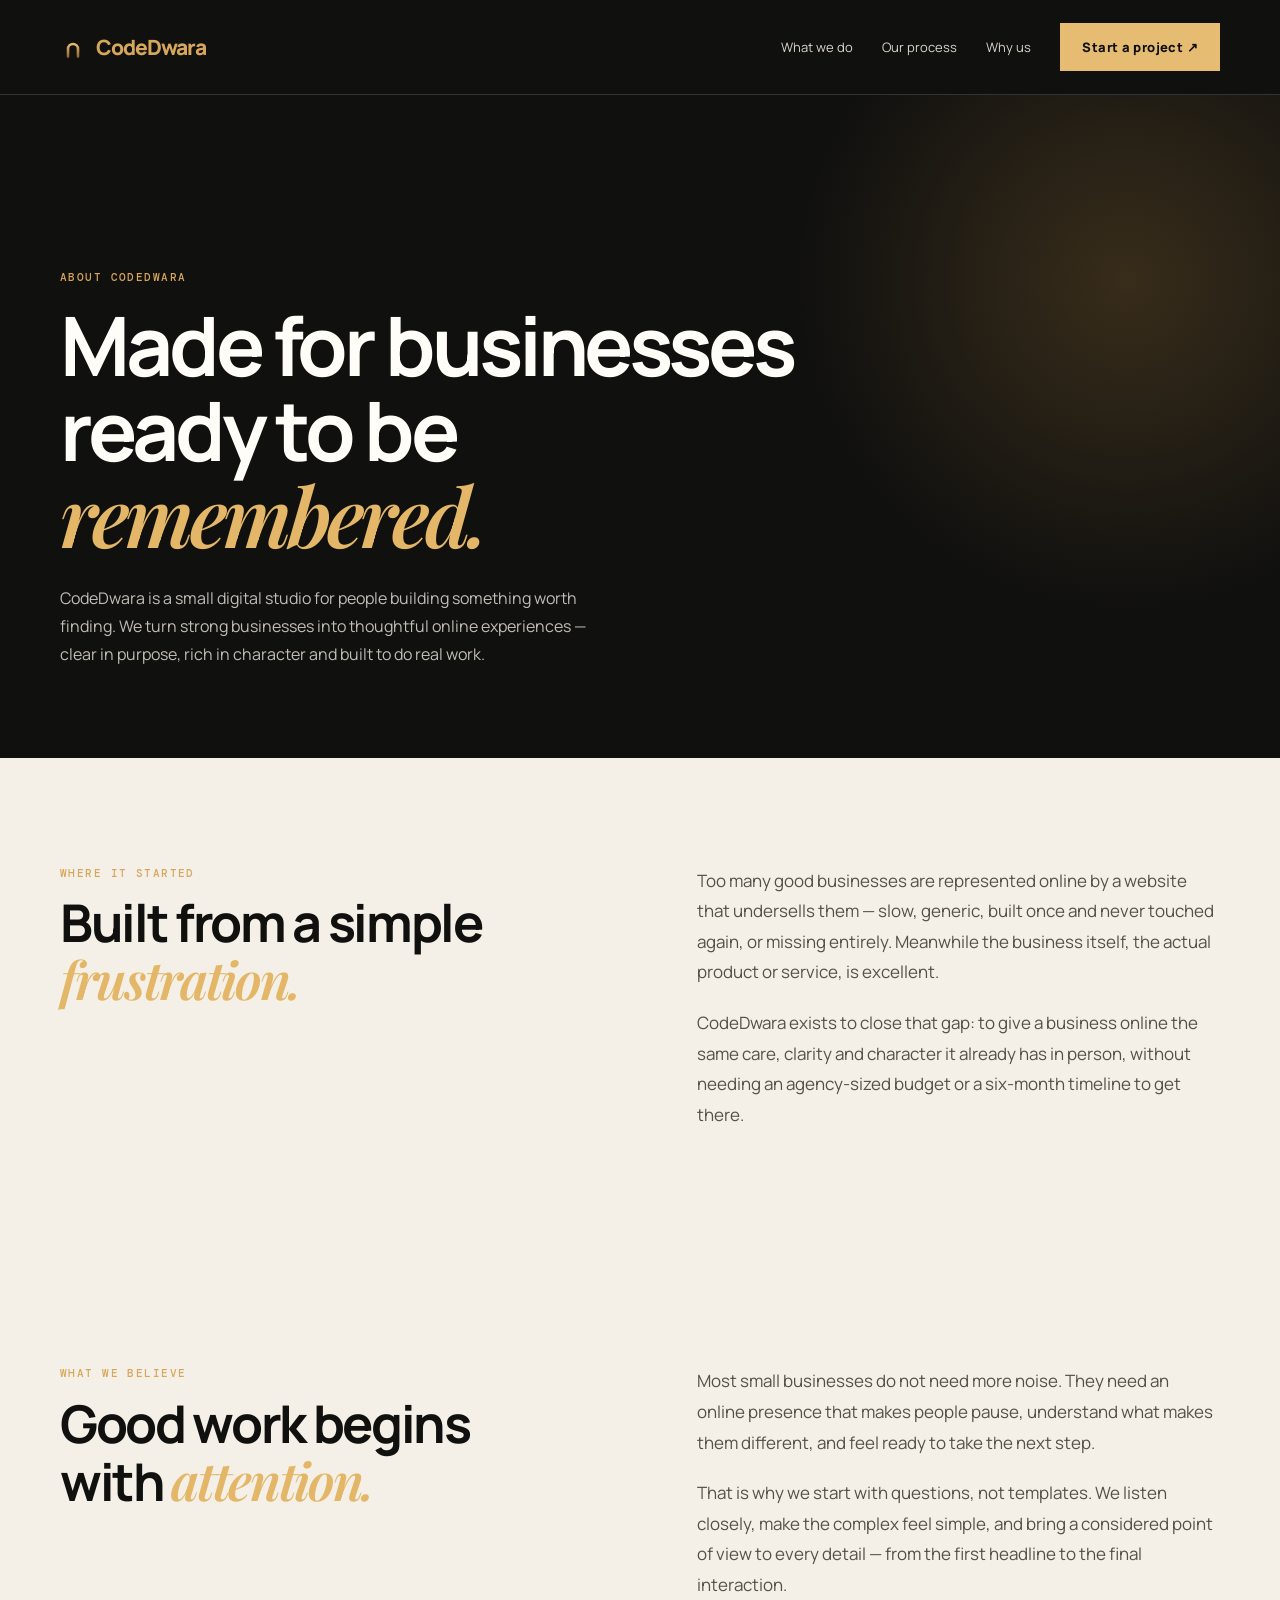
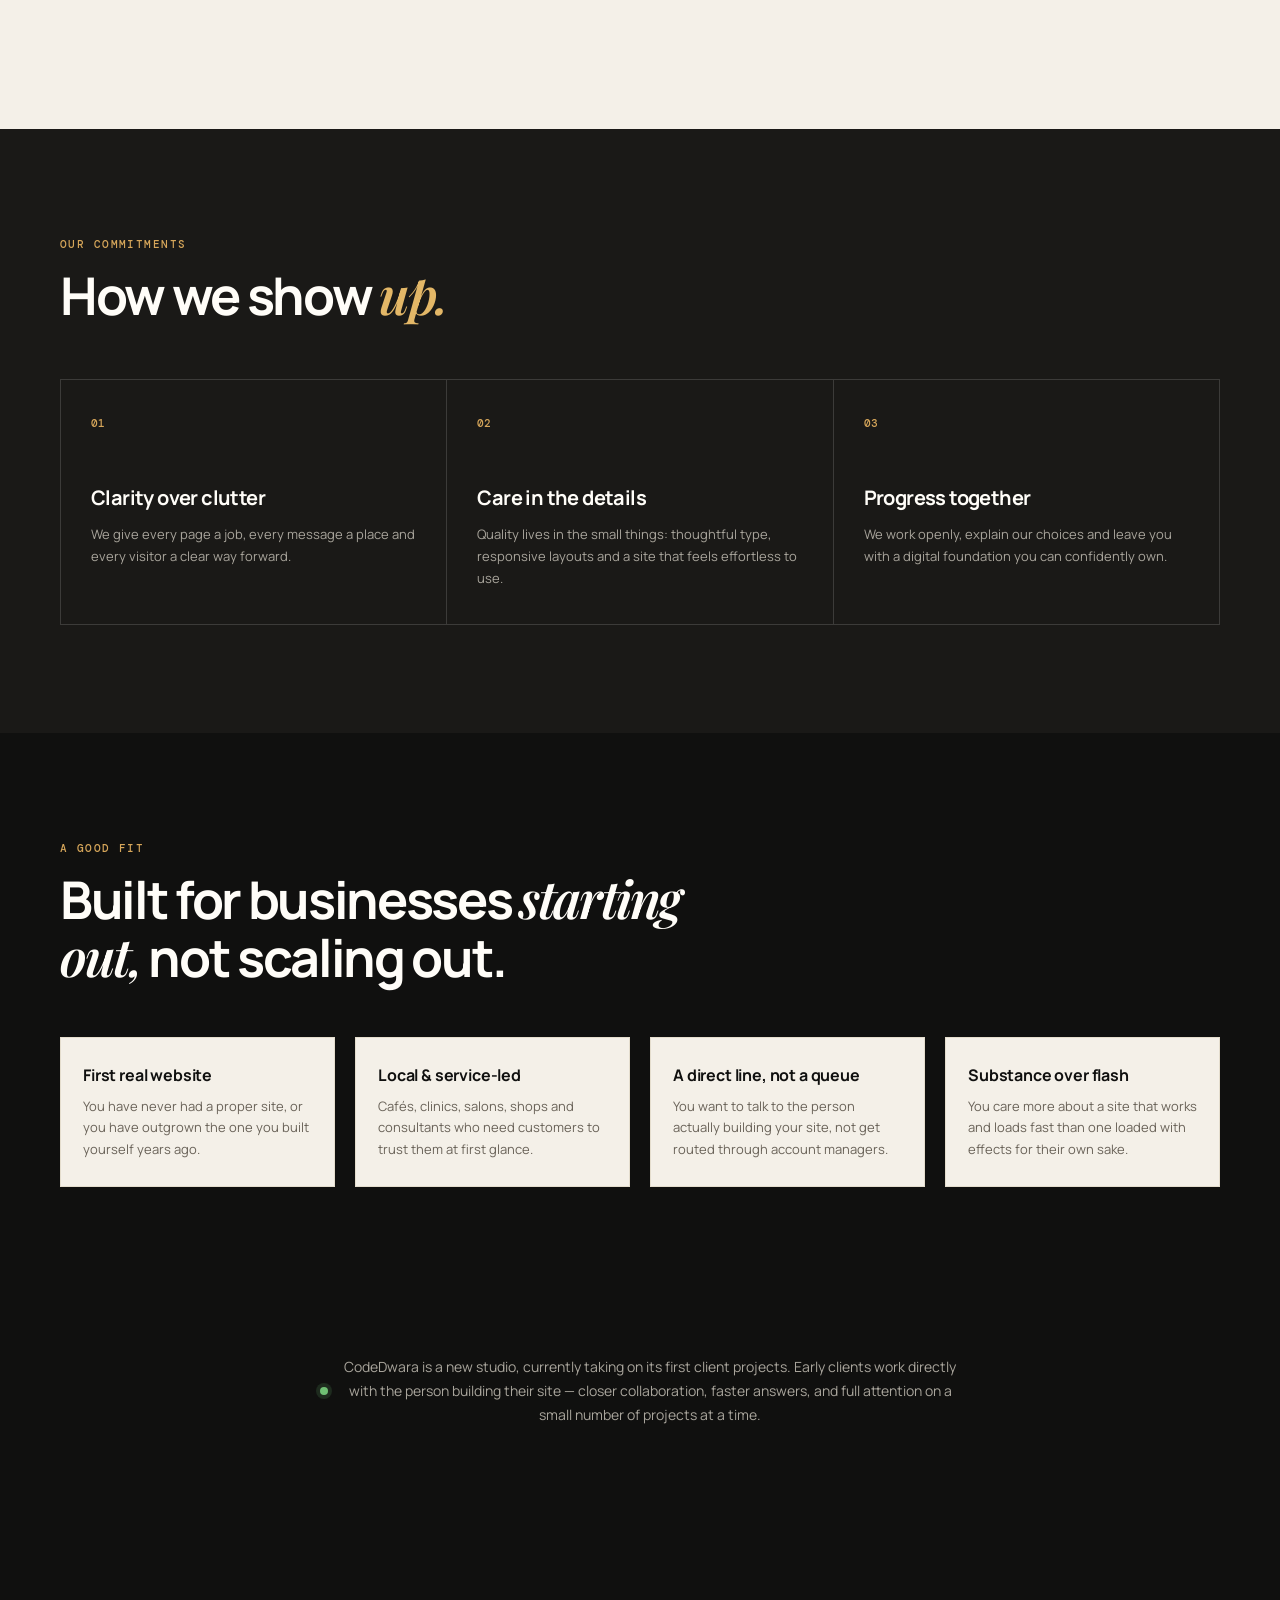
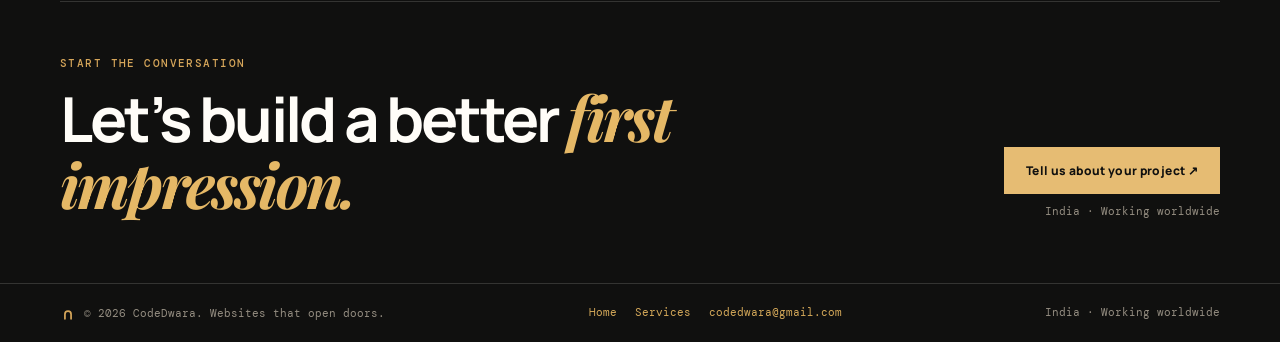
==== about.html @ 6d0c5c77 "Add files via upload" ====
<!doctype html>
<html lang="en">
<head>
  <meta charset="UTF-8">
  <meta name="viewport" content="width=device-width, initial-scale=1.0">
  <meta name="description" content="Learn about CodeDwara, a small digital studio building refined websites for ambitious businesses.">
  <meta name="theme-color" content="#10100f">
  <meta name="robots" content="index, follow">
  <link rel="canonical" href="https://codedwara.netlify.app/about.html">
  <meta property="og:title" content="About CodeDwara — Thoughtful digital craft.">
  <meta property="og:description" content="Learn about CodeDwara, a small digital studio building refined websites for ambitious businesses.">
  <meta property="og:type" content="website">
  <meta property="og:url" content="https://codedwara.netlify.app/about.html">
  <meta property="og:image" content="https://codedwara.netlify.app/og-image.jpg">
  <meta property="og:image:width" content="1200">
  <meta property="og:image:height" content="630">
  <meta name="twitter:card" content="summary_large_image">
  <meta name="twitter:title" content="About CodeDwara — Thoughtful digital craft.">
  <meta name="twitter:description" content="Learn about CodeDwara, a small digital studio building refined websites for ambitious businesses.">
  <meta name="twitter:image" content="https://codedwara.netlify.app/og-image.jpg">
  <title>About CodeDwara — Thoughtful digital craft.</title>
  <link rel="preconnect" href="https://fonts.googleapis.com">
  <link rel="preconnect" href="https://fonts.gstatic.com" crossorigin>
  <link href="https://fonts.googleapis.com/css2?family=DM+Mono:wght@400;500&family=Manrope:wght@400;500;600;700;800&family=Playfair+Display:ital,wght@0,600;0,700;1,600&display=swap" rel="stylesheet">
  <link rel="icon" type="image/svg+xml" href="data:image/svg+xml,%3Csvg xmlns='http://www.w3.org/2000/svg' viewBox='0 0 240 240'%3E%3Crect width='240' height='240' rx='48' fill='%2310100f'/%3E%3Cpath d='M80 198 V132 A40 40 0 0 1 160 132 V198' fill='none' stroke='%23d6a65a' stroke-width='17' stroke-linecap='round' stroke-linejoin='round'/%3E%3C/svg%3E">
  <link rel="stylesheet" href="style.css">
</head>
<body>
  <header class="top about-top">
    <nav class="wrap">
      <a class="brand" href="index.html">
        <svg class="brand-icon" viewBox="0 0 240 240" aria-hidden="true">
          <defs>
            <linearGradient id="brandGrad" x1="0" y1="0" x2="0" y2="1">
              <stop offset="0%" stop-color="#e6bc73"/>
              <stop offset="100%" stop-color="#946a2c"/>
            </linearGradient>
          </defs>
          <path d="M74 208 V138 A46 46 0 0 1 166 138 V208" fill="none" stroke="url(#brandGrad)" stroke-width="24" stroke-linecap="round" stroke-linejoin="round"/>
        </svg>
        <span class="brand-text">Code<span>Dwara</span></span>
      </a>
      <div class="links" id="navLinks">
        <a href="index.html#services">What we do</a><a href="index.html#process">Our process</a><a href="index.html#why-us">Why us</a>
        <a href="index.html#contact" class="button">Start a project ↗</a>
      </div>
      <button class="menu-toggle" id="menuToggle" aria-label="Toggle menu" aria-expanded="false" aria-controls="navLinks"><span></span><span></span><span></span></button>
    </nav>
  </header>
  <main>
    <section class="about-hero">
      <div class="wrap reveal">
        <div class="eyebrow">About CodeDwara</div>
        <h1>Made for businesses<br>ready to be <i>remembered.</i></h1>
        <p>CodeDwara is a small digital studio for people building something worth finding. We turn strong businesses into thoughtful online experiences — clear in purpose, rich in character and built to do real work.</p>
      </div>
    </section>

    <section class="section about-story">
      <div class="wrap split">
        <div class="reveal"><div class="eyebrow">Where it started</div><h2>Built from a simple <i>frustration.</i></h2></div>
        <div class="about-copy reveal">
          <p>Too many good businesses are represented online by a website that undersells them — slow, generic, built once and never touched again, or missing entirely. Meanwhile the business itself, the actual product or service, is excellent.</p>
          <p>CodeDwara exists to close that gap: to give a business online the same care, clarity and character it already has in person, without needing an agency-sized budget or a six-month timeline to get there.</p>
        </div>
      </div>
    </section>

    <section class="section about-story">
      <div class="wrap split">
        <div class="reveal"><div class="eyebrow">What we believe</div><h2>Good work begins with <i>attention.</i></h2></div>
        <div class="about-copy reveal">
          <p>Most small businesses do not need more noise. They need an online presence that makes people pause, understand what makes them different, and feel ready to take the next step.</p>
          <p>That is why we start with questions, not templates. We listen closely, make the complex feel simple, and bring a considered point of view to every detail — from the first headline to the final interaction.</p>
        </div>
      </div>
    </section>

    <section class="section about-values">
      <div class="wrap">
        <div class="heading reveal"><div class="eyebrow">Our commitments</div><h2>How we show <i>up.</i></h2></div>
        <div class="value-grid stagger">
          <article class="value-card reveal"><span>01</span><h3>Clarity over clutter</h3><p>We give every page a job, every message a place and every visitor a clear way forward.</p></article>
          <article class="value-card reveal"><span>02</span><h3>Care in the details</h3><p>Quality lives in the small things: thoughtful type, responsive layouts and a site that feels effortless to use.</p></article>
          <article class="value-card reveal"><span>03</span><h3>Progress together</h3><p>We work openly, explain our choices and leave you with a digital foundation you can confidently own.</p></article>
        </div>
      </div>
    </section>

    <section class="section about-fit">
      <div class="wrap">
        <div class="heading reveal"><div class="eyebrow">A good fit</div><h2>Built for businesses <i>starting out,</i> not scaling out.</h2></div>
        <div class="fit-grid stagger">
          <article class="fit-card reveal"><h3>First real website</h3><p>You have never had a proper site, or you have outgrown the one you built yourself years ago.</p></article>
          <article class="fit-card reveal"><h3>Local & service-led</h3><p>Cafés, clinics, salons, shops and consultants who need customers to trust them at first glance.</p></article>
          <article class="fit-card reveal"><h3>A direct line, not a queue</h3><p>You want to talk to the person actually building your site, not get routed through account managers.</p></article>
          <article class="fit-card reveal"><h3>Substance over flash</h3><p>You care more about a site that works and loads fast than one loaded with effects for their own sake.</p></article>
        </div>
      </div>
    </section>

    <section class="section about-status">
      <div class="wrap reveal">
        <p class="status-note"><span class="status-dot" aria-hidden="true"></span>CodeDwara is a new studio, currently taking on its first client projects. Early clients work directly with the person building their site — closer collaboration, faster answers, and full attention on a small number of projects at a time.</p>
      </div>
    </section>

    <section class="cta" id="contact"><div class="wrap cta-box"><div><div class="eyebrow">Start the conversation</div><h2>Let’s build a better <i>first impression.</i></h2></div><div class="cta-actions"><a class="button" href="https://docs.google.com/forms/d/e/1FAIpQLSec82Ncgv_RvZyPYRKFpI6pc29LgiUFrKai3YazqVkfiWA7dA/viewform?usp=publish-editor" target="_blank" rel="noopener">Tell us about your project ↗</a><span>India · Working worldwide</span></div></div></section>
  </main>
  <footer class="footer">
    <div class="wrap">
      <span class="footer-brand">
        <svg class="brand-icon footer-icon" viewBox="0 0 240 240" aria-hidden="true">
          <path d="M74 208 V138 A46 46 0 0 1 166 138 V208" fill="none" stroke="#d6a65a" stroke-width="26" stroke-linecap="round" stroke-linejoin="round"/>
        </svg>
        © 2026 CodeDwara. Websites that open doors.
      </span>
      <div class="footer-links"><a href="index.html">Home</a><a href="index.html#services">Services</a><a href="mailto:codedwara@gmail.com">codedwara@gmail.com</a></div>
      <span>India · Working worldwide</span>
    </div>
  </footer>
  <script src="script.js" defer></script>
</body>
</html>
---- style.css ----
:root{--ink:#10100f;--soft:#f4f0e8;--cream:#fffdf8;--gold:#b8883e;--gold-light:#e6bc73;--line:rgba(255,253,248,.15);--body:#a9a59c;--focus:#e3b767}
*{box-sizing:border-box}
html{scroll-behavior:smooth}
@media (prefers-reduced-motion: reduce){html{scroll-behavior:auto}*{animation-duration:.001ms!important;transition-duration:.001ms!important}}
body{margin:0;background:var(--ink);color:var(--cream);font-family:Manrope,Arial,sans-serif}
a{color:inherit}
:focus-visible{outline:2px solid var(--focus);outline-offset:3px}
.wrap{width:min(1160px,calc(100% - 40px));margin:auto}
.eyebrow{font:500 11px/1.3 'DM Mono',monospace;letter-spacing:.13em;text-transform:uppercase;color:#d6a65a}
.top{position:absolute;z-index:20;left:0;right:0;padding:23px 0;border-bottom:1px solid var(--line)}
nav{display:flex;align-items:center;justify-content:space-between}
.brand{color:var(--cream);text-decoration:none;font-size:21px;font-weight:800;letter-spacing:-1px}
.brand span{color:#d6a65a}
.links{display:flex;align-items:center;gap:29px}
.links a{
  position:relative;
  color:#d9d4ca;
  font-size:13px;
  text-decoration:none;
  transition:color .25s ease;
}

.links a:not(.button)::after{
  content:"";
  position:absolute;
  left:0;
  bottom:-7px;
  width:100%;
  height:1px;
  background:#d6a65a;
  transform:scaleX(0);
  transform-origin:right;
  transition:transform .3s ease;
}

.links a:not(.button):hover{
  color:#fffdf8;
}

.links a:not(.button):hover::after{
  transform:scaleX(1);
  transform-origin:left;
}
    .links a.button{color:var(--ink)}
    .links a.button.dark{color:var(--cream)}
    .menu-toggle{display:none;background:none;border:1px solid #5e5546;color:var(--cream);width:42px;height:42px;padding:0;cursor:pointer}
    .menu-toggle span{display:block;width:16px;height:1px;background:var(--cream);margin:4px auto;transition:.2s}
    .button{display:inline-flex;align-items:center;justify-content:center;gap:8px;border:1px solid transparent;padding:14px 21px;text-decoration:none;color:var(--ink);font-size:12px;font-weight:800;letter-spacing:.03em;background:#e6bc73;transition:.2s;cursor:pointer}
    .button:hover{background:#fff0ce;transform:translateY(-2px)}
    .button.dark{color:var(--cream);background:transparent;border-color:#5e5546}
    .button.dark:hover{background:#282521}
    .button.ghost{background:transparent;border-color:#4f463a;color:#232221;padding:11px 18px}

    .hero{min-height:770px;position:relative;isolation:isolate;overflow:hidden;background:#10100f}
    .hero-art{position:absolute;z-index:-2;inset:0 0 0 42%;width:58%;height:100%}
    .hero-art svg{width:100%;height:100%}
    .hero:after{content:"";position:absolute;z-index:-1;inset:0;background:linear-gradient(90deg,#10100f 0%,#10100fee 46%,transparent 100%),linear-gradient(0deg,#10100f 0%,transparent 25%,transparent 70%,#10100f66)}
    .hero-content{padding-top:185px;max-width:710px;position:relative;z-index:1}
    .hero h1{font-size:clamp(43px,6.3vw,80px);line-height:1.03;letter-spacing:-.045em;margin:19px 0 25px;font-weight:700}
    .hero h1 i{font-family:'Playfair Display',serif;color:#e3b767;font-weight:600;font-style:italic}
    .hero p{max-width:510px;color:#c1bdb5;line-height:1.75;font-size:16px;margin:0 0 35px}
    .hero-actions{display:flex;gap:13px;flex-wrap:wrap}
    .hero-bottom{position:absolute;left:0;right:0;bottom:29px}
    .hero-proof{display:flex;justify-content:space-between;align-items:end;border-top:1px solid var(--line);padding-top:18px}
    .hero-proof p{font:400 11px/1.45 'DM Mono',monospace;color:#bcb5a9;margin:0}
    .scroll{display:flex;align-items:center;gap:8px;color:#d7a858!important}
    .scroll b{font-size:17px;font-weight:400}

    .section{padding:108px 0}
    .intro{background:var(--soft);color:var(--ink)}
    .split{display:grid;grid-template-columns:1fr 1.05fr;gap:12%;align-items:start}
    .intro h2,.heading h2{font-size:clamp(33px,4.5vw,52px);line-height:1.08;letter-spacing:-.045em;margin:15px 0}
    .intro h2 i,.heading h2 i{font-family:'Playfair Display',serif;font-weight:600;font-style:italic}
    .intro-copy{font-size:17px;line-height:1.8;color:#565047;margin:45px 0 0}
    .mini-list{display:grid;grid-template-columns:1fr 1fr;gap:30px;margin-top:49px}
    .mini-list div{border-top:1px solid #cfc7bb;padding-top:15px}
    .mini-list strong{display:block;font-size:13px;margin-bottom:7px}
    .mini-list span{font-size:13px;line-height:1.6;color:#696258}

    .services{background:#1a1917}
    .heading{max-width:650px}
    .heading p{color:var(--body);line-height:1.75;font-size:15px;margin-top:20px}
    .service-grid{display:grid;grid-template-columns:repeat(3,1fr);margin-top:58px;border-top:1px solid var(--line);border-left:1px solid var(--line)}
    .service{min-height:270px;padding:30px;border-right:1px solid var(--line);border-bottom:1px solid var(--line);transition:.25s}
    .service:hover{background:#24211c}
    .num{font:500 11px 'DM Mono',monospace;color:#d6a65a}
    .service h3{font-size:20px;letter-spacing:-.03em;margin:56px 0 12px}
    .service p{font-size:13px;line-height:1.7;color:var(--body);margin:0}

    .featured{position:relative;background:#dbb36d;color:var(--ink);overflow:hidden}
.featured:after{content:"CD";position:absolute;right:-19px;bottom:-65px;font-family:'Playfair Display',serif;font-size:260px;line-height:1;color:#c99b51}
.featured .wrap{position:relative;z-index:1}
.featured-title{font-size:clamp(35px,4.5vw,52px);letter-spacing:-.04em;line-height:1.08;margin:14px 0}.featured-title i{font-family:'Playfair Display',serif;font-style:italic}.process-intro{font-size:15px;line-height:1.7;max-width:250px}
.process-grid{display:grid;grid-template-columns:1.3fr repeat(3,1fr);gap:28px;margin-top:64px}
    .process-item{border-top:1px solid rgba(16,16,15,.28);padding-top:16px}
    .process-item b{font:500 11px 'DM Mono',monospace;color:#68471b}
    .process-item h3{font-size:17px;margin:52px 0 11px}
    .process-item p{font-size:13px;line-height:1.7;color:#4f422c;margin:0}

    .pricing{background:#f7f4ed;color:var(--ink)}
    .price-grid{display:grid;grid-template-columns:repeat(3,1fr);gap:20px;margin-top:55px;align-items:stretch}
    .price-card{background:var(--cream);border:1px solid #e4ddcd;padding:34px 28px;display:flex;flex-direction:column}
    .price-card.highlight{background:var(--ink);color:var(--cream);border-color:var(--ink)}
    .price-card h3{font-size:19px;margin:0 0 6px;letter-spacing:-.02em}
    .price-card .amount{font-family:'Playfair Display',serif;font-size:38px;font-weight:600;margin:14px 0 6px}
    .price-card .cadence{font-size:12px;color:#8a8378;margin-bottom:22px}
    .price-card.highlight .cadence{color:#a9a59c}
    .price-card ul{list-style:none;margin:0 0 28px;padding:0;flex:1}
    .price-card li{font-size:13px;line-height:1.7;padding:9px 0;border-top:1px solid #e8e2d5}
    .price-card.highlight li{border-top:1px solid var(--line)}
    .price-card li:first-child{border-top:none}
    .price-note{margin-top:22px;font-size:12px;color:#8a8378}

    .work{background:#1a1917}
    .work-grid{display:grid;grid-template-columns:1.2fr .8fr;gap:18px;margin-top:55px}
    .work-card{min-height:400px;padding:32px;display:flex;flex-direction:column;justify-content:space-between;background:#232019;color:var(--cream);border:1px solid var(--line)}
    .work-card.sand{background:#e3be7d;color:#1f1b13;border-color:transparent}
    .work-label{font:500 11px 'DM Mono',monospace;text-transform:uppercase;letter-spacing:.12em}
    .work-card h3{font-size:30px;line-height:1.05;letter-spacing:-.04em;margin:0;max-width:300px}
    .work-card p{font-size:13px;line-height:1.6;margin:0;max-width:280px;opacity:.8}

    .faq{background:var(--soft);color:var(--ink)}
.faq-list{margin-top:50px;border-top:1px solid #cfc7bb}
.faq-item{border-bottom:1px solid #cfc7bb}

.faq-item summary{
  cursor:pointer;
  list-style:none;
  padding:24px 0;
  display:flex;
  justify-content:space-between;
  align-items:center;
  gap:20px;
  font-size:16px;
  font-weight:600;
  letter-spacing:-.01em;
}

.faq-item summary::-webkit-details-marker{
  display:none;
}

.faq-item summary:after{
  content:"+";
  font-size:22px;
  font-weight:400;
  color:var(--gold);
  flex-shrink:0;
  transition:transform .3s ease;
}

.faq-item[open] summary:after{
  content:"–";
}

.faq-answer{
  display:grid;
  grid-template-rows:0fr;
  transition:grid-template-rows .35s ease;
}

.faq-item[open] .faq-answer{
  grid-template-rows:1fr;
}

.faq-answer-inner{
  overflow:hidden;
}

.faq-answer p{
  margin:0 0 26px;
  max-width:640px;
  font-size:14px;
  line-height:1.75;
  color:#565047;
  opacity:0;
  transform:translateY(-8px);
  transition:opacity .25s ease,transform .35s ease;
}

.faq-item[open] .faq-answer p{
  opacity:1;
  transform:translateY(0);
}

    .cta{padding:115px 0 65px;background:#10100f}
    .cta-box{border-top:1px solid var(--line);padding-top:54px;display:flex;justify-content:space-between;gap:30px;align-items:end}
    .cta h2{font-size:clamp(38px,5vw,62px);line-height:1.05;letter-spacing:-.045em;margin:13px 0 0;max-width:650px}
    .cta h2 i{font-family:'Playfair Display',serif;color:#e5b866;font-style:italic}
    .cta-actions{display:flex;flex-direction:column;gap:10px;align-items:flex-end}
    .cta-actions span{font:400 11px 'DM Mono',monospace;color:#948d81}

    .brand{display:flex;align-items:center;gap:10px}
.brand-icon{width:26px;height:26px;flex-shrink:0}
.footer-icon{width:16px;height:16px;margin-right:8px;vertical-align:-3px}
.footer-brand{display:flex;align-items:center}

    .footer{border-top:1px solid var(--line);padding:21px 0;color:#948d81;font:400 11px 'DM Mono',monospace}
    .footer .wrap{display:flex;justify-content:space-between;gap:15px;flex-wrap:wrap}
    .footer a{color:#d4a859;text-decoration:none}
    .footer-links{display:flex;gap:18px}

    @media(max-width:820px){
      .price-grid,.process-grid{grid-template-columns:1fr}
      .service-grid{grid-template-columns:1fr 1fr}
    }
    @media(max-width:720px){
      .menu-toggle{display:block}
      .links{position:fixed;inset:0 0 0 auto;width:min(78vw,320px);height:100vh;background:#151310;flex-direction:column;align-items:flex-start;justify-content:center;gap:26px;padding:0 34px;transform:translateX(100%);transition:.3s;border-left:1px solid var(--line)}
      .links.open{transform:translateX(0)}
      .links a{font-size:16px}
      .links .button{width:100%}
      .hero{min-height:720px}
      .hero-art{left:8%;width:100%;opacity:.5}
      .hero-content{padding-top:150px}
      .hero-proof{align-items:start;gap:20px}
      .hero-proof p:last-child{display:none}
      .section{padding:76px 0}
      .split,.work-grid{grid-template-columns:1fr;gap:30px}
      .intro-copy{margin-top:20px}
      .service-grid{grid-template-columns:1fr}
      .service{min-height:210px}
      .process-item h3{margin-top:24px}
      .cta-box{display:block}
      .cta-actions{align-items:flex-start;margin-top:30px}
      .footer .wrap{flex-direction:column}
      .mini-list{gap:16px}
      .work-card{min-height:300px}
    }

    .about-fit .fit-grid{display:grid;grid-template-columns:repeat(4,1fr);gap:20px;margin-top:50px}
.fit-card{padding:26px 22px;background:var(--soft);border:1px solid #e4ddcd}
.fit-card h3{font-size:16px;margin:0 0 10px;letter-spacing:-.01em;color:var(--ink)}
.fit-card p{font-size:13px;line-height:1.65;color:#696258;margin:0}
.about-status{padding:60px 0}
.status-note{display:flex;align-items:center;gap:12px;font-size:14px;line-height:1.7;color:var(--body);max-width:640px;margin:0 auto;text-align:center;justify-content:center}
.status-dot{width:8px;height:8px;border-radius:50%;background:#6fbf73;flex-shrink:0;box-shadow:0 0 0 4px rgba(111,191,115,.15)}
@media(max-width:820px){.about-fit .fit-grid{grid-template-columns:1fr 1fr}}
@media(max-width:520px){.about-fit .fit-grid{grid-template-columns:1fr}.status-note{flex-direction:column}}



body{overflow-x:hidden}
.top{transition:background-color .3s ease,box-shadow .3s ease,padding .3s ease}
.top.is-scrolled{position:fixed;background:rgba(16,16,15,.92);backdrop-filter:blur(14px);padding:15px 0;box-shadow:0 1px 0 var(--line)}
.hero-art{animation:art-drift 11s ease-in-out infinite alternate}
.hero-art circle{animation:star-pulse 3.5s ease-in-out infinite}
.hero-art circle:nth-of-type(2){animation-delay:-1.2s}.hero-art circle:nth-of-type(3){animation-delay:-2.3s}
.button{transition:transform .25s ease,background-color .25s ease,box-shadow .25s ease}
.button:hover{box-shadow:0 10px 22px rgba(0,0,0,.18)}
.service,.price-card,.work-card{transition:transform .3s ease,background-color .3s ease,box-shadow .3s ease}
.service:hover,.price-card:hover,.work-card:hover{transform:translateY(-5px)}
.price-card.highlight:hover{box-shadow:0 18px 40px rgba(16,16,15,.2)}
.why-us{background:#141310;color:var(--cream);position:relative;overflow:hidden}
.why-us:before{content:"";position:absolute;width:440px;height:440px;border:1px solid rgba(230,188,115,.16);border-radius:50%;left:-220px;top:50%;transform:translateY(-50%)}
.why-us-grid{display:grid;grid-template-columns:.85fr 1.15fr;gap:12%;align-items:start}
.why-us h2{font-size:clamp(33px,4.5vw,52px);line-height:1.08;letter-spacing:-.045em;margin:15px 0 20px}
.why-us h2 i{font-family:'Playfair Display',serif;color:#e3b767;font-weight:600;font-style:italic}
.why-us-intro p{max-width:430px;color:var(--body);font-size:15px;line-height:1.75;margin:0 0 28px}
.text-link{font-size:13px;font-weight:800;text-decoration:none;color:#e6bc73;border-bottom:1px solid rgba(230,188,115,.45);padding-bottom:7px}
.text-link span{margin-left:5px;display:inline-block;transition:transform .2s ease}.text-link:hover span{transform:translate(3px,-3px)}
.unique-list{border-top:1px solid var(--line)}
.unique-item{display:grid;grid-template-columns:68px 1fr;gap:18px;border-bottom:1px solid var(--line);padding:25px 0}
.unique-item>span{font:500 11px 'DM Mono',monospace;color:#d6a65a}
.unique-item h3{font-size:19px;letter-spacing:-.03em;margin:0 0 8px}.unique-item p{color:var(--body);font-size:13px;line-height:1.7;margin:0;max-width:460px}
.reveal{opacity:0;transform:translateY(22px);transition:opacity .7s ease,transform .7s cubic-bezier(.2,.75,.25,1)}
.reveal.visible{opacity:1;transform:none}.stagger .reveal:nth-child(2){transition-delay:.1s}.stagger .reveal:nth-child(3){transition-delay:.2s}.stagger .reveal:nth-child(4){transition-delay:.3s}.stagger .reveal:nth-child(5){transition-delay:.4s}.stagger .reveal:nth-child(6){transition-delay:.5s}
@keyframes art-drift{to{transform:translate3d(-10px,9px,0) scale(1.025)}}@keyframes star-pulse{50%{opacity:.25;transform:scale(1.8)}}
@media(max-width:720px){.why-us-grid{grid-template-columns:1fr;gap:42px}.unique-item{grid-template-columns:45px 1fr}.top.is-scrolled{padding:11px 0}}
body.menu-open{overflow:hidden}

.about-top{position:relative;background:#10100f}
.about-hero{min-height:590px;padding:175px 0 90px;display:flex;align-items:center;background:radial-gradient(circle at 88% 28%,rgba(184,136,62,.24),transparent 27%),#10100f;overflow:hidden}
.about-hero h1{max-width:760px;font-size:clamp(44px,6.5vw,82px);line-height:1.03;letter-spacing:-.05em;margin:19px 0 24px}.about-hero h1 i,.about-story h2 i,.about-values h2 i{font-family:'Playfair Display',serif;color:#e3b767;font-style:italic;font-weight:600}.about-hero p{max-width:560px;color:#c1bdb5;font-size:16px;line-height:1.75;margin:0}
.about-story{background:var(--soft);color:var(--ink)}.about-story h2{font-size:clamp(33px,4.5vw,52px);line-height:1.08;letter-spacing:-.045em;margin:15px 0}.about-copy{font-size:17px;line-height:1.8;color:#565047}.about-copy p{margin:0 0 20px}
.about-values{background:#1a1917}.value-grid{display:grid;grid-template-columns:repeat(3,1fr);gap:0;margin-top:55px;border-top:1px solid var(--line);border-left:1px solid var(--line)}.value-card{padding:30px;min-height:245px;border-right:1px solid var(--line);border-bottom:1px solid var(--line)}.value-card span{font:500 11px 'DM Mono',monospace;color:#d6a65a}.value-card h3{font-size:20px;letter-spacing:-.03em;margin:52px 0 12px}.value-card p{font-size:13px;line-height:1.7;color:var(--body);margin:0}
@media(max-width:720px){.about-hero{min-height:520px;padding-top:135px}.value-grid{grid-template-columns:1fr}.value-card{min-height:205px}}
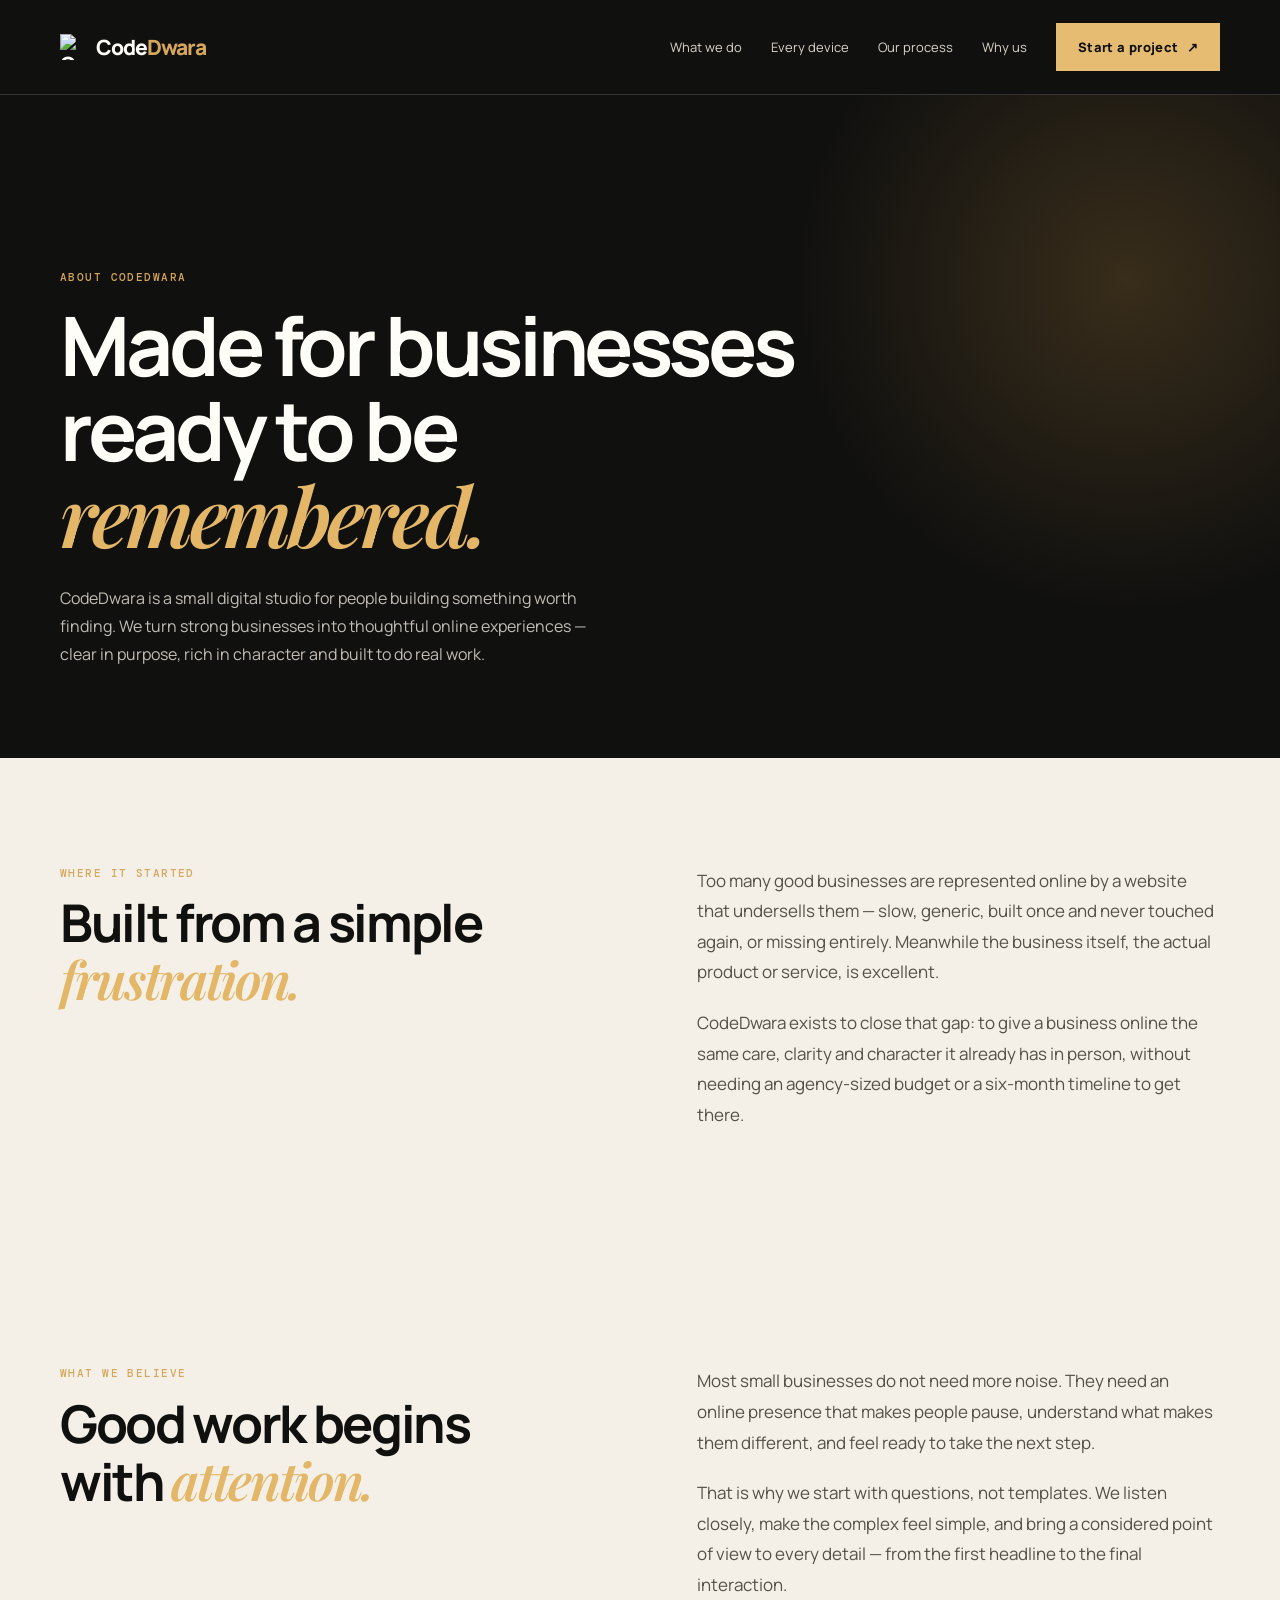
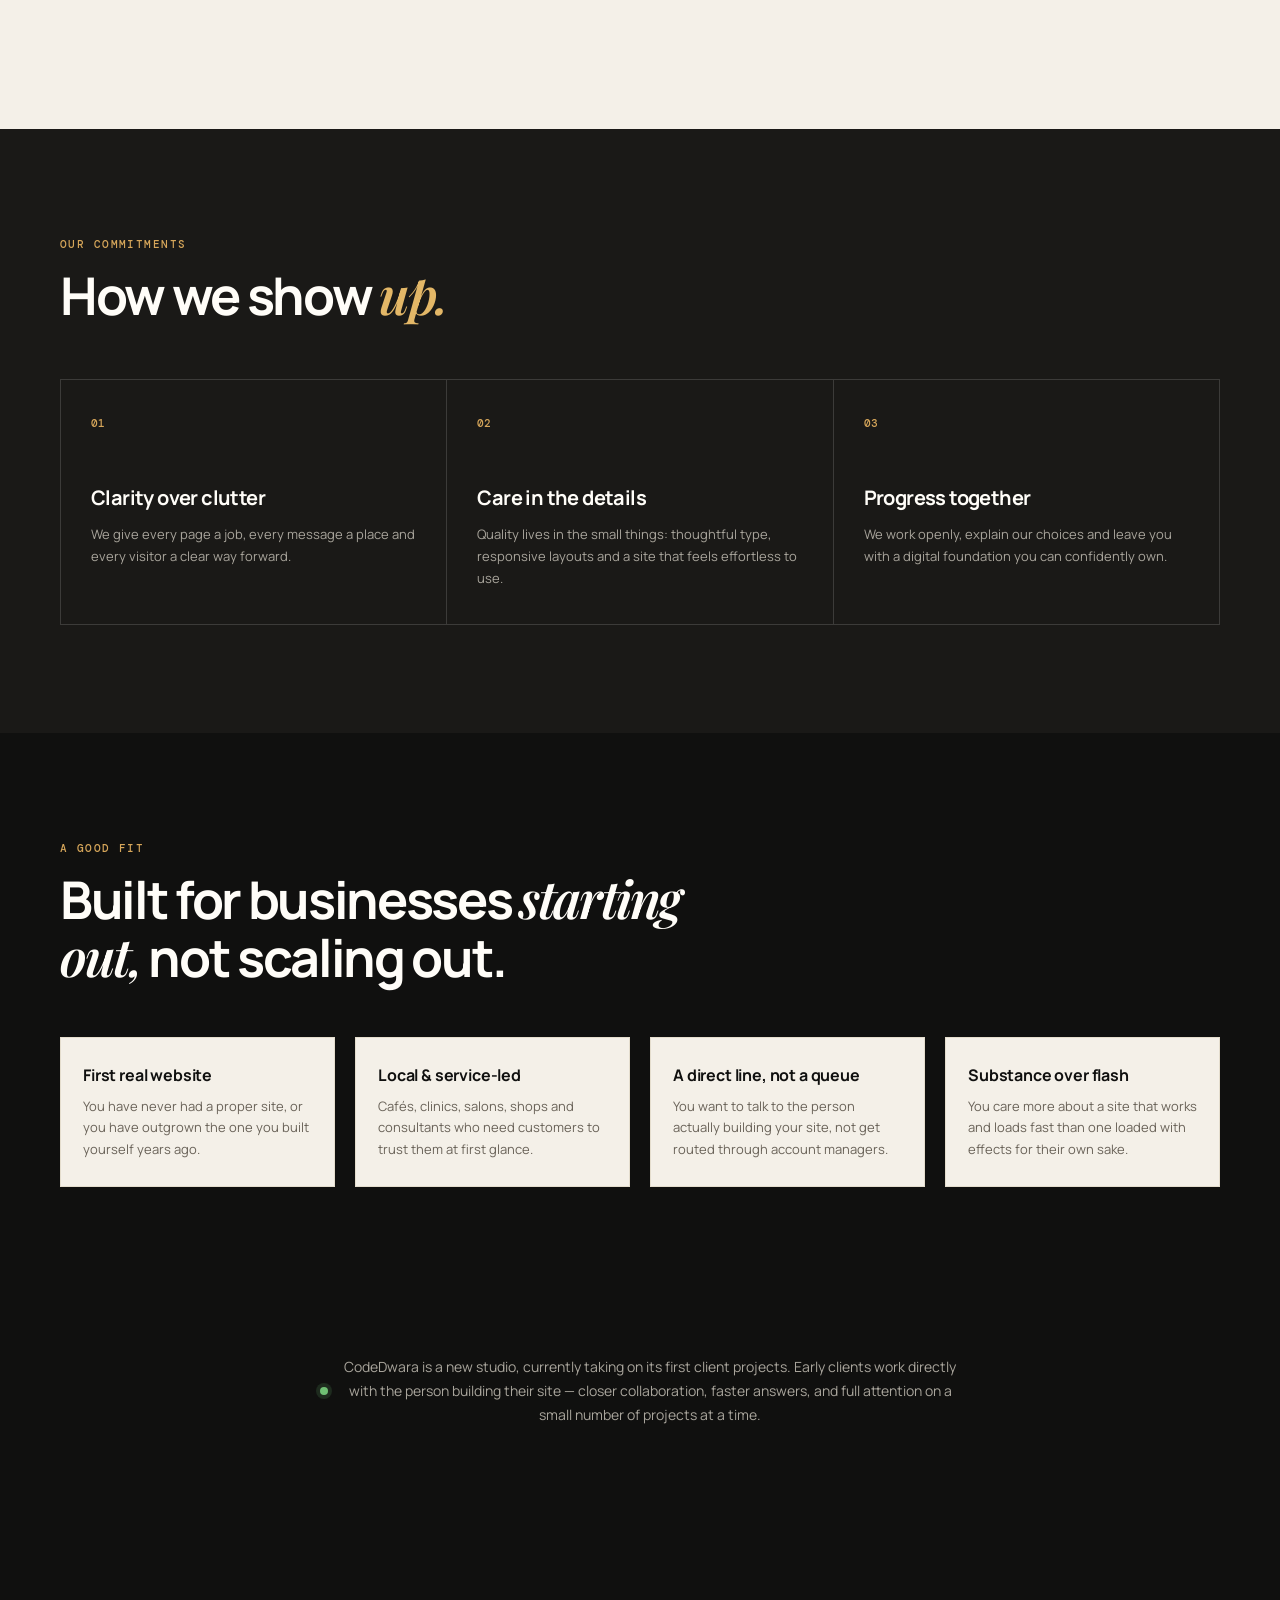
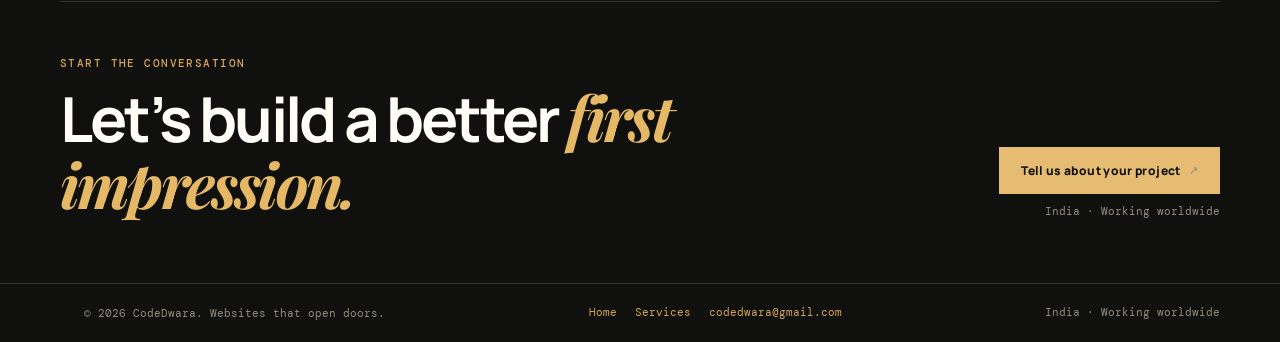
==== commit b921b50b: "Design changes" ====
--- a/about.html
+++ b/about.html
@@ -22,30 +22,24 @@
   <link rel="preconnect" href="https://fonts.googleapis.com">
   <link rel="preconnect" href="https://fonts.gstatic.com" crossorigin>
   <link href="https://fonts.googleapis.com/css2?family=DM+Mono:wght@400;500&family=Manrope:wght@400;500;600;700;800&family=Playfair+Display:ital,wght@0,600;0,700;1,600&display=swap" rel="stylesheet">
-  <link rel="icon" type="image/svg+xml" href="data:image/svg+xml,%3Csvg xmlns='http://www.w3.org/2000/svg' viewBox='0 0 240 240'%3E%3Crect width='240' height='240' rx='48' fill='%2310100f'/%3E%3Cpath d='M80 198 V132 A40 40 0 0 1 160 132 V198' fill='none' stroke='%23d6a65a' stroke-width='17' stroke-linecap='round' stroke-linejoin='round'/%3E%3C/svg%3E">
+  <link rel="icon" type="image/png" href="assets/logo-icon.png">
+  <link rel="apple-touch-icon" href="assets/logo-icon.png">
   <link rel="stylesheet" href="style.css">
 </head>
 <body>
   <header class="top about-top">
     <nav class="wrap">
       <a class="brand" href="index.html">
-        <svg class="brand-icon" viewBox="0 0 240 240" aria-hidden="true">
-          <defs>
-            <linearGradient id="brandGrad" x1="0" y1="0" x2="0" y2="1">
-              <stop offset="0%" stop-color="#e6bc73"/>
-              <stop offset="100%" stop-color="#946a2c"/>
-            </linearGradient>
-          </defs>
-          <path d="M74 208 V138 A46 46 0 0 1 166 138 V208" fill="none" stroke="url(#brandGrad)" stroke-width="24" stroke-linecap="round" stroke-linejoin="round"/>
-        </svg>
+        <img class="brand-icon" src="assets/logo-icon.png" alt="CodeDwara" width="36" height="36">
         <span class="brand-text">Code<span>Dwara</span></span>
       </a>
       <div class="links" id="navLinks">
-        <a href="index.html#services">What we do</a><a href="index.html#process">Our process</a><a href="index.html#why-us">Why us</a>
-        <a href="index.html#contact" class="button">Start a project ↗</a>
+        <a href="index.html#services">What we do</a><a href="index.html#responsive">Every device</a><a href="index.html#process">Our process</a><a href="index.html#why-us">Why us</a>
+        <a href="index.html#contact" class="button">Start a project <span class="arrow">↗</span></a>
       </div>
       <button class="menu-toggle" id="menuToggle" aria-label="Toggle menu" aria-expanded="false" aria-controls="navLinks"><span></span><span></span><span></span></button>
     </nav>
+    <div class="menu-backdrop" id="menuBackdrop" aria-hidden="true"></div>
   </header>
   <main>
     <section class="about-hero">
@@ -105,14 +99,12 @@
       </div>
     </section>
 
-    <section class="cta" id="contact"><div class="wrap cta-box"><div><div class="eyebrow">Start the conversation</div><h2>Let’s build a better <i>first impression.</i></h2></div><div class="cta-actions"><a class="button" href="https://docs.google.com/forms/d/e/1FAIpQLSec82Ncgv_RvZyPYRKFpI6pc29LgiUFrKai3YazqVkfiWA7dA/viewform?usp=publish-editor" target="_blank" rel="noopener">Tell us about your project ↗</a><span>India · Working worldwide</span></div></div></section>
+    <section class="cta" id="contact"><div class="wrap cta-box"><div><div class="eyebrow">Start the conversation</div><h2>Let’s build a better <i>first impression.</i></h2></div><div class="cta-actions"><a class="button" href="https://docs.google.com/forms/d/e/1FAIpQLSec82Ncgv_RvZyPYRKFpI6pc29LgiUFrKai3YazqVkfiWA7dA/viewform?usp=publish-editor" target="_blank" rel="noopener">Tell us about your project <span class="arrow">↗</span></a><span>India · Working worldwide</span></div></div></section>
   </main>
   <footer class="footer">
     <div class="wrap">
       <span class="footer-brand">
-        <svg class="brand-icon footer-icon" viewBox="0 0 240 240" aria-hidden="true">
-          <path d="M74 208 V138 A46 46 0 0 1 166 138 V208" fill="none" stroke="#d6a65a" stroke-width="26" stroke-linecap="round" stroke-linejoin="round"/>
-        </svg>
+        <img class="brand-icon footer-icon" src="assets/logo-icon.png" alt="" width="18" height="18">
         © 2026 CodeDwara. Websites that open doors.
       </span>
       <div class="footer-links"><a href="index.html">Home</a><a href="index.html#services">Services</a><a href="mailto:codedwara@gmail.com">codedwara@gmail.com</a></div>
@@ -121,4 +113,4 @@
   </footer>
   <script src="script.js" defer></script>
 </body>
-</html>+</html>
--- a/style.css
+++ b/style.css
@@ -10,7 +10,7 @@
 .top{position:absolute;z-index:20;left:0;right:0;padding:23px 0;border-bottom:1px solid var(--line)}
 nav{display:flex;align-items:center;justify-content:space-between}
 .brand{color:var(--cream);text-decoration:none;font-size:21px;font-weight:800;letter-spacing:-1px}
-.brand span{color:#d6a65a}
+.brand-text span{color:#d6a65a}
 .links{display:flex;align-items:center;gap:29px}
 .links a{
   position:relative;
@@ -43,7 +43,7 @@
 }
     .links a.button{color:var(--ink)}
     .links a.button.dark{color:var(--cream)}
-    .menu-toggle{display:none;background:none;border:1px solid #5e5546;color:var(--cream);width:42px;height:42px;padding:0;cursor:pointer}
+    .menu-toggle{display:none;background:none;border:1px solid #5e5546;color:var(--cream);width:42px;height:42px;padding:0;cursor:pointer;position:relative;z-index:2}
     .menu-toggle span{display:block;width:16px;height:1px;background:var(--cream);margin:4px auto;transition:.2s}
     .button{display:inline-flex;align-items:center;justify-content:center;gap:8px;border:1px solid transparent;padding:14px 21px;text-decoration:none;color:var(--ink);font-size:12px;font-weight:800;letter-spacing:.03em;background:#e6bc73;transition:.2s;cursor:pointer}
     .button:hover{background:#fff0ce;transform:translateY(-2px)}
@@ -274,4 +274,4 @@
 .about-hero h1{max-width:760px;font-size:clamp(44px,6.5vw,82px);line-height:1.03;letter-spacing:-.05em;margin:19px 0 24px}.about-hero h1 i,.about-story h2 i,.about-values h2 i{font-family:'Playfair Display',serif;color:#e3b767;font-style:italic;font-weight:600}.about-hero p{max-width:560px;color:#c1bdb5;font-size:16px;line-height:1.75;margin:0}
 .about-story{background:var(--soft);color:var(--ink)}.about-story h2{font-size:clamp(33px,4.5vw,52px);line-height:1.08;letter-spacing:-.045em;margin:15px 0}.about-copy{font-size:17px;line-height:1.8;color:#565047}.about-copy p{margin:0 0 20px}
 .about-values{background:#1a1917}.value-grid{display:grid;grid-template-columns:repeat(3,1fr);gap:0;margin-top:55px;border-top:1px solid var(--line);border-left:1px solid var(--line)}.value-card{padding:30px;min-height:245px;border-right:1px solid var(--line);border-bottom:1px solid var(--line)}.value-card span{font:500 11px 'DM Mono',monospace;color:#d6a65a}.value-card h3{font-size:20px;letter-spacing:-.03em;margin:52px 0 12px}.value-card p{font-size:13px;line-height:1.7;color:var(--body);margin:0}
-@media(max-width:720px){.about-hero{min-height:520px;padding-top:135px}.value-grid{grid-template-columns:1fr}.value-card{min-height:205px}}+@media(max-width:720px){.about-hero{min-height:520px;padding-top:135px}.value-grid{grid-template-columns:1fr}.value-card{min-height:205px}}
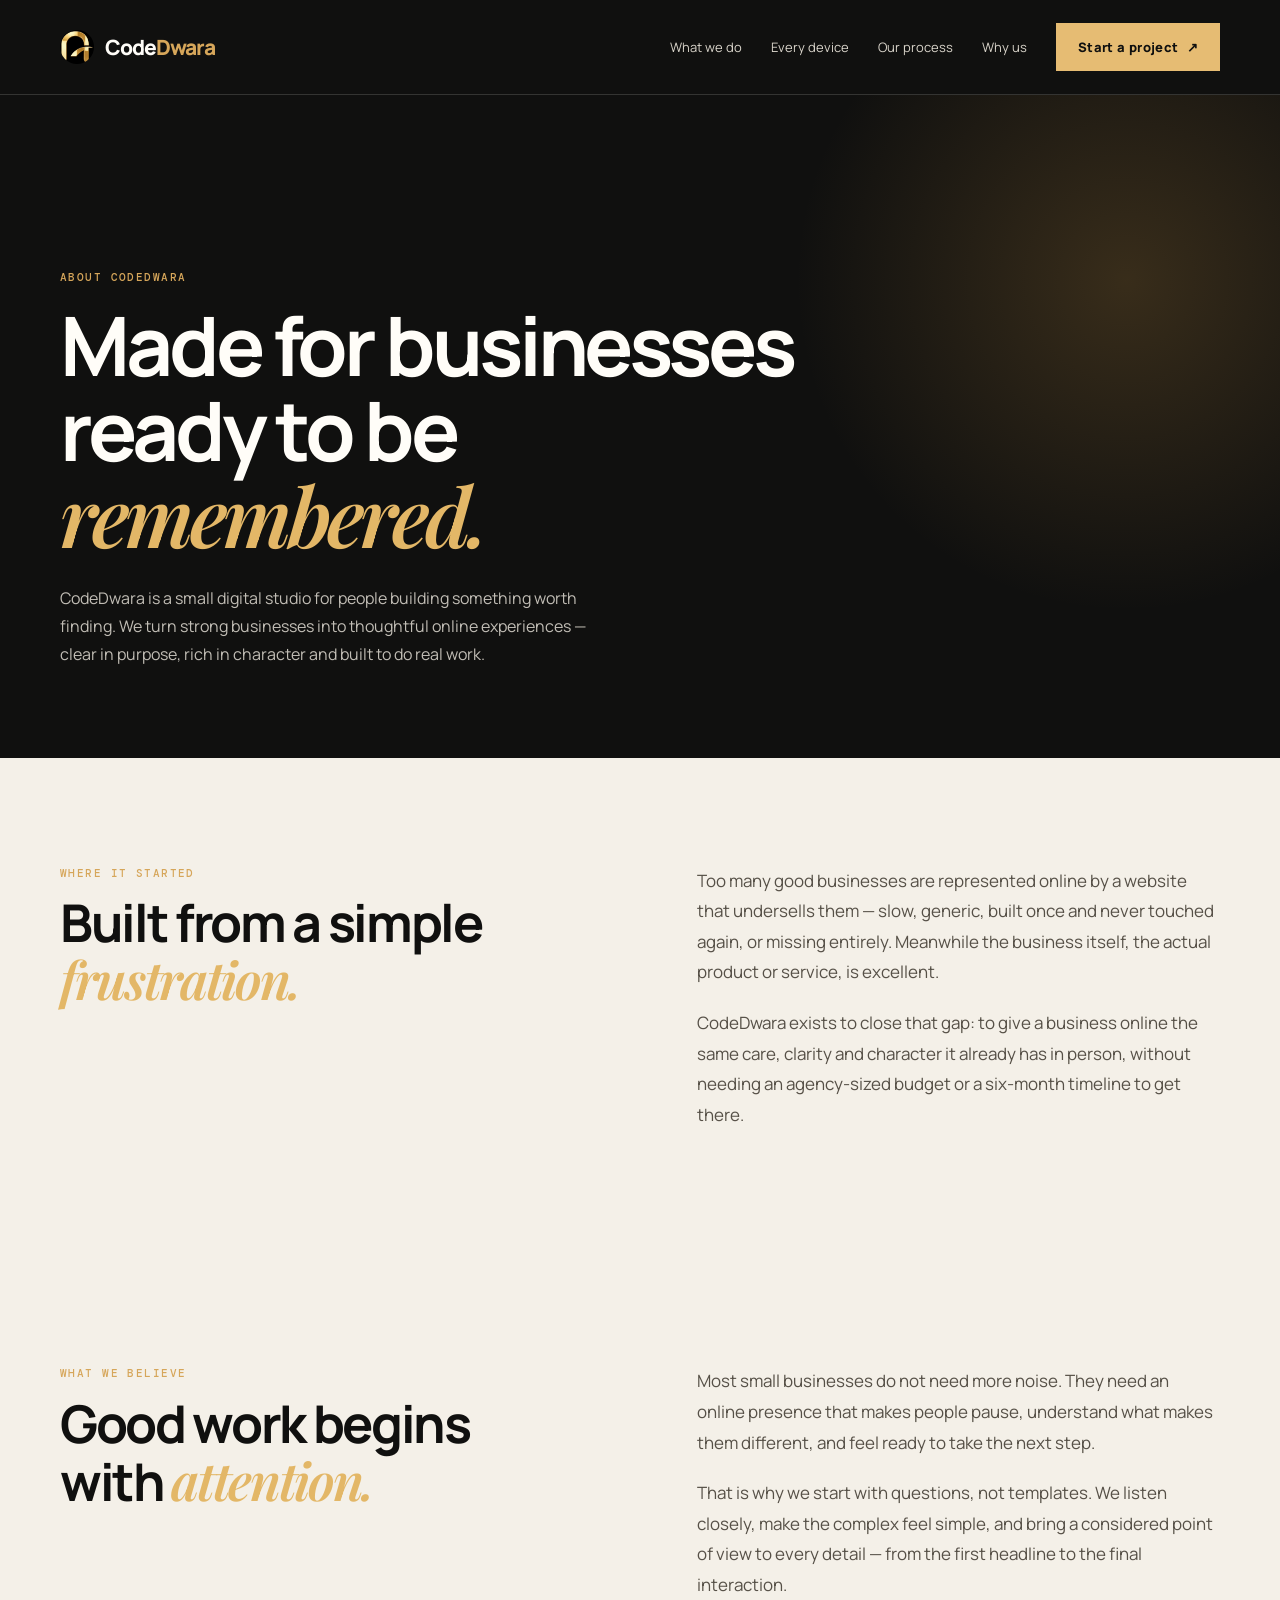
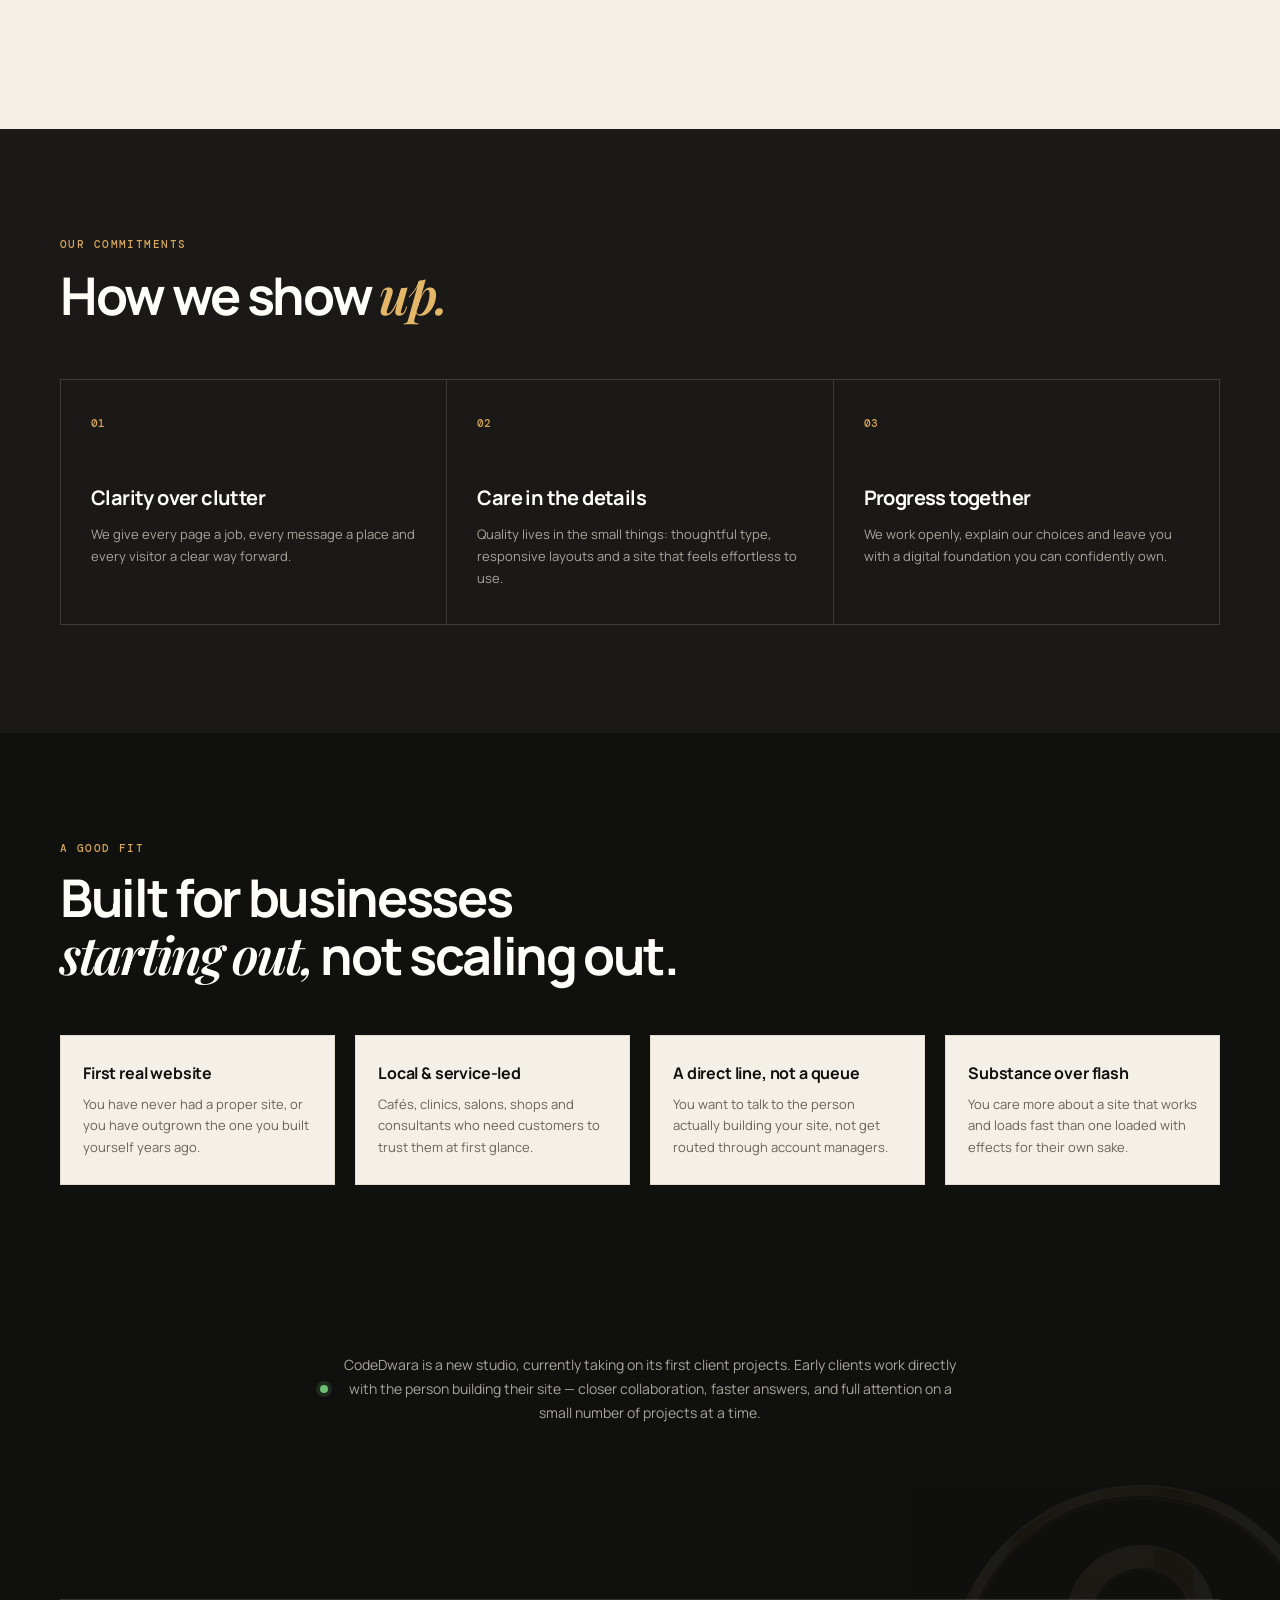
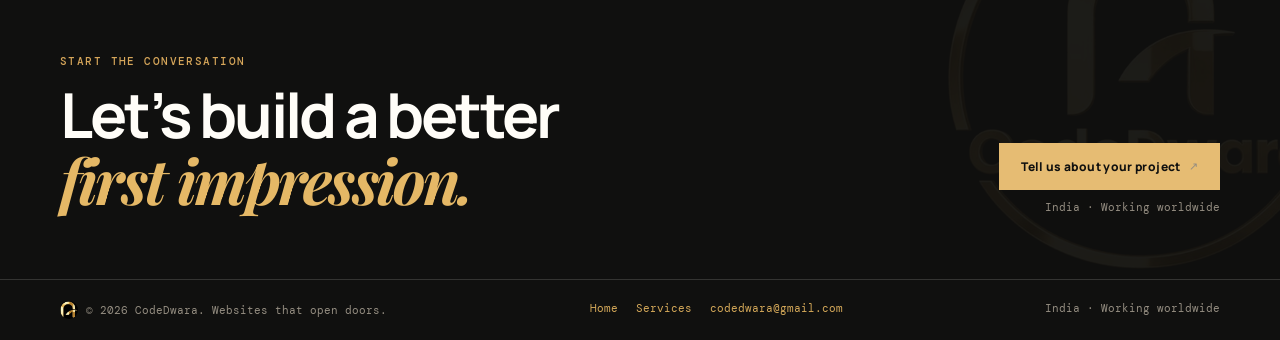
==== commit 54814429: "Update about.html" ====
--- a/about.html
+++ b/about.html
@@ -99,7 +99,7 @@
       </div>
     </section>
 
-    <section class="cta" id="contact"><div class="wrap cta-box"><div><div class="eyebrow">Start the conversation</div><h2>Let’s build a better <i>first impression.</i></h2></div><div class="cta-actions"><a class="button" href="https://docs.google.com/forms/d/e/1FAIpQLSec82Ncgv_RvZyPYRKFpI6pc29LgiUFrKai3YazqVkfiWA7dA/viewform?usp=publish-editor" target="_blank" rel="noopener">Tell us about your project <span class="arrow">↗</span></a><span>India · Working worldwide</span></div></div></section>
+   <section class="cta" id="contact"><div class="wrap cta-box"><div><div class="eyebrow">Start the conversation</div><h2>Let’s build a better <i>first impression.</i></h2></div><div class="cta-actions"><a class="button" href="index.html#contact">Tell us about your project <span class="arrow">↗</span></a><span>India · Working worldwide</span></div></div></section>
   </main>
   <footer class="footer">
     <div class="wrap">
--- a/style.css
+++ b/style.css
@@ -1,6 +1,6 @@
 :root{--ink:#10100f;--soft:#f4f0e8;--cream:#fffdf8;--gold:#b8883e;--gold-light:#e6bc73;--line:rgba(255,253,248,.15);--body:#a9a59c;--focus:#e3b767}
 *{box-sizing:border-box}
-html{scroll-behavior:smooth}
+html{scroll-behavior:smooth;scroll-padding-top:96px}
 @media (prefers-reduced-motion: reduce){html{scroll-behavior:auto}*{animation-duration:.001ms!important;transition-duration:.001ms!important}}
 body{margin:0;background:var(--ink);color:var(--cream);font-family:Manrope,Arial,sans-serif}
 a{color:inherit}
@@ -41,12 +41,16 @@
   transform:scaleX(1);
   transform-origin:left;
 }
+.links a:not(.button).active{color:#fffdf8}
+.links a:not(.button).active::after{transform:scaleX(1);background:#e6bc73}
     .links a.button{color:var(--ink)}
     .links a.button.dark{color:var(--cream)}
     .menu-toggle{display:none;background:none;border:1px solid #5e5546;color:var(--cream);width:42px;height:42px;padding:0;cursor:pointer;position:relative;z-index:2}
     .menu-toggle span{display:block;width:16px;height:1px;background:var(--cream);margin:4px auto;transition:.2s}
     .button{display:inline-flex;align-items:center;justify-content:center;gap:8px;border:1px solid transparent;padding:14px 21px;text-decoration:none;color:var(--ink);font-size:12px;font-weight:800;letter-spacing:.03em;background:#e6bc73;transition:.2s;cursor:pointer}
     .button:hover{background:#fff0ce;transform:translateY(-2px)}
+.button .arrow{display:inline-block;transition:transform .25s ease}
+.button:hover .arrow{transform:translate(3px,-3px)}
     .button.dark{color:var(--cream);background:transparent;border-color:#5e5546}
     .button.dark:hover{background:#282521}
     .button.ghost{background:transparent;border-color:#4f463a;color:#232221;padding:11px 18px}
@@ -56,7 +60,8 @@
     .hero-art svg{width:100%;height:100%}
     .hero:after{content:"";position:absolute;z-index:-1;inset:0;background:linear-gradient(90deg,#10100f 0%,#10100fee 46%,transparent 100%),linear-gradient(0deg,#10100f 0%,transparent 25%,transparent 70%,#10100f66)}
     .hero-content{padding-top:185px;max-width:710px;position:relative;z-index:1}
-    .hero h1{font-size:clamp(43px,6.3vw,80px);line-height:1.03;letter-spacing:-.045em;margin:19px 0 25px;font-weight:700}
+    .hero h1,.intro h2,.heading h2,.why-us h2,.featured-title,.cta h2{text-wrap:balance}
+.hero h1{font-size:clamp(43px,6.3vw,80px);line-height:1.03;letter-spacing:-.045em;margin:19px 0 25px;font-weight:700}
     .hero h1 i{font-family:'Playfair Display',serif;color:#e3b767;font-weight:600;font-style:italic}
     .hero p{max-width:510px;color:#c1bdb5;line-height:1.75;font-size:16px;margin:0 0 35px}
     .hero-actions{display:flex;gap:13px;flex-wrap:wrap}
@@ -88,6 +93,7 @@
     .service p{font-size:13px;line-height:1.7;color:var(--body);margin:0}
 
     .featured{position:relative;background:#dbb36d;color:var(--ink);overflow:hidden}
+.featured .eyebrow{color:#68471b}
 .featured:after{content:"CD";position:absolute;right:-19px;bottom:-65px;font-family:'Playfair Display',serif;font-size:260px;line-height:1;color:#c99b51}
 .featured .wrap{position:relative;z-index:1}
 .featured-title{font-size:clamp(35px,4.5vw,52px);letter-spacing:-.04em;line-height:1.08;margin:14px 0}.featured-title i{font-family:'Playfair Display',serif;font-style:italic}.process-intro{font-size:15px;line-height:1.7;max-width:250px}
@@ -183,16 +189,17 @@
   transform:translateY(0);
 }
 
-    .cta{padding:115px 0 65px;background:#10100f}
-    .cta-box{border-top:1px solid var(--line);padding-top:54px;display:flex;justify-content:space-between;gap:30px;align-items:end}
+    .cta{padding:115px 0 65px;background:#10100f;position:relative;overflow:hidden}
+    .cta:before{content:"";position:absolute;right:-90px;top:50%;transform:translateY(-50%);width:460px;height:460px;background:url("assets/logo-full.jpg") center/contain no-repeat;opacity:.05;pointer-events:none}
+    .cta-box{position:relative;border-top:1px solid var(--line);padding-top:54px;display:flex;justify-content:space-between;gap:30px;align-items:end}
     .cta h2{font-size:clamp(38px,5vw,62px);line-height:1.05;letter-spacing:-.045em;margin:13px 0 0;max-width:650px}
     .cta h2 i{font-family:'Playfair Display',serif;color:#e5b866;font-style:italic}
     .cta-actions{display:flex;flex-direction:column;gap:10px;align-items:flex-end}
     .cta-actions span{font:400 11px 'DM Mono',monospace;color:#948d81}
 
-    .brand{display:flex;align-items:center;gap:10px}
-.brand-icon{width:26px;height:26px;flex-shrink:0}
-.footer-icon{width:16px;height:16px;margin-right:8px;vertical-align:-3px}
+    .brand{display:flex;align-items:center;gap:11px}
+.brand-icon{width:34px;height:34px;flex-shrink:0;object-fit:contain;border-radius:50%}
+.footer-icon{width:18px;height:18px;margin-right:8px;vertical-align:-4px;border-radius:50%}
 .footer-brand{display:flex;align-items:center}
 
     .footer{border-top:1px solid var(--line);padding:21px 0;color:#948d81;font:400 11px 'DM Mono',monospace}
@@ -204,10 +211,22 @@
       .price-grid,.process-grid{grid-template-columns:1fr}
       .service-grid{grid-template-columns:1fr 1fr}
     }
+    .menu-backdrop{display:none}
     @media(max-width:720px){
       .menu-toggle{display:block}
-      .links{position:fixed;inset:0 0 0 auto;width:min(78vw,320px);height:100vh;background:#151310;flex-direction:column;align-items:flex-start;justify-content:center;gap:26px;padding:0 34px;transform:translateX(100%);transition:.3s;border-left:1px solid var(--line)}
+      .menu-backdrop{display:block;position:fixed;inset:0;background:rgba(8,8,7,.55);opacity:0;pointer-events:none;transition:opacity .3s ease;z-index:1}
+      body.menu-open .menu-backdrop{opacity:1;pointer-events:auto}
+      .links{position:fixed;inset:0 0 0 auto;width:min(78vw,320px);height:100vh;background:#151310;flex-direction:column;align-items:flex-start;justify-content:center;gap:26px;padding:0 34px;transform:translateX(100%);transition:.3s;border-left:1px solid var(--line);z-index:2}
       .links.open{transform:translateX(0)}
+      .links a{opacity:0;transform:translateX(10px);transition:opacity .3s ease,transform .3s ease}
+      .links.open a{opacity:1;transform:none}
+      .links.open a:nth-child(1){transition-delay:.05s}
+      .links.open a:nth-child(2){transition-delay:.1s}
+      .links.open a:nth-child(3){transition-delay:.15s}
+      .links.open a:nth-child(4){transition-delay:.2s}
+      .links.open a:nth-child(5){transition-delay:.25s}
+      .links.open a:nth-child(6){transition-delay:.3s}
+      .links.open a:nth-child(7){transition-delay:.35s}
       .links a{font-size:16px}
       .links .button{width:100%}
       .hero{min-height:720px}
@@ -273,5 +292,68 @@
 .about-hero{min-height:590px;padding:175px 0 90px;display:flex;align-items:center;background:radial-gradient(circle at 88% 28%,rgba(184,136,62,.24),transparent 27%),#10100f;overflow:hidden}
 .about-hero h1{max-width:760px;font-size:clamp(44px,6.5vw,82px);line-height:1.03;letter-spacing:-.05em;margin:19px 0 24px}.about-hero h1 i,.about-story h2 i,.about-values h2 i{font-family:'Playfair Display',serif;color:#e3b767;font-style:italic;font-weight:600}.about-hero p{max-width:560px;color:#c1bdb5;font-size:16px;line-height:1.75;margin:0}
 .about-story{background:var(--soft);color:var(--ink)}.about-story h2{font-size:clamp(33px,4.5vw,52px);line-height:1.08;letter-spacing:-.045em;margin:15px 0}.about-copy{font-size:17px;line-height:1.8;color:#565047}.about-copy p{margin:0 0 20px}
+.showcase{position:relative;background:radial-gradient(circle at 12% 18%,rgba(230,188,115,.09),transparent 42%),#14130f;overflow:hidden}
+.showcase-body{display:grid;grid-template-columns:1.3fr .82fr;gap:70px;margin-top:60px;align-items:center}
+.showcase-stage{display:flex;align-items:flex-end;justify-content:center;perspective:1400px}
+.showcase-stage .device{transition:transform .5s cubic-bezier(.2,.75,.25,1)}
+
+.device-laptop{width:66%;position:relative;z-index:1}
+.laptop-lid{background:linear-gradient(160deg,#302c24,#17150f);border-radius:13px 13px 3px 3px;padding:9px 9px 3px;box-shadow:0 40px 70px -26px rgba(0,0,0,.6);position:relative}
+.laptop-cam{position:absolute;top:4px;left:50%;transform:translateX(-50%);width:4px;height:4px;border-radius:50%;background:#413b30}
+.laptop-screen{background:linear-gradient(165deg,#181510,#0b0a08);border-radius:5px;aspect-ratio:16/10.2;padding:5.5% 6% 6%;display:flex;flex-direction:column;gap:5%;overflow:hidden;position:relative}
+.laptop-base{height:13px;background:linear-gradient(180deg,#3f392e,#221f1a);border-radius:0 0 9px 9px;position:relative;margin:0 -5px}
+.laptop-notch{position:absolute;left:50%;top:0;transform:translateX(-50%);width:64px;height:5px;background:#14130f;border-radius:0 0 6px 6px}
+
+.device-phone{width:25%;margin-left:-8%;margin-bottom:-3%;position:relative;z-index:2;animation:phone-float 6.5s ease-in-out infinite}
+.phone-frame{background:linear-gradient(160deg,#302c24,#151310);border-radius:32px;padding:9px;position:relative;aspect-ratio:9/19.3;box-shadow:0 34px 60px -22px rgba(0,0,0,.6)}
+.phone-notch{position:absolute;top:9px;left:50%;transform:translateX(-50%);width:38%;height:13px;background:#151310;border-radius:8px;z-index:2}
+.phone-screen{background:linear-gradient(170deg,#181510,#0b0a08);border-radius:23px;height:100%;padding:11% 8% 6%;display:flex;flex-direction:column;gap:8%;overflow:hidden;position:relative}
+
+.mini-nav{display:flex;align-items:center;gap:8px}
+.mini-mark{width:13px;height:13px;flex-shrink:0;border-radius:50%;overflow:hidden}
+.mini-mark img{display:block;width:100%;height:100%;object-fit:contain}
+.mini-word{font:700 9px/1 Manrope,sans-serif;color:#fffdf8;letter-spacing:-.02em}
+.mini-word i{font-style:normal;color:#e6bc73}
+.mini-word--sm{font-size:7.5px}
+.mini-links{display:flex;gap:7px;margin-left:auto}
+.mini-links i{display:block;width:14px;height:2px;background:#463f33;border-radius:2px}
+.mini-cta{width:32px;height:8px;background:#e6bc73;border-radius:1px;margin-left:9px}
+.mini-burger{display:flex;flex-direction:column;gap:3px;margin-left:auto}
+.mini-burger i{width:11px;height:1.4px;background:#7c766a;border-radius:1px}
+
+.mini-hero{position:relative;flex:1;padding-top:4%}
+.mini-arch{position:absolute;right:2%;top:-8%;width:22%;height:auto;opacity:.85}
+.mini-eyebrow{display:block;width:42%;height:4px;background:#5a4526;border-radius:2px;margin-bottom:9%}
+.mini-line{display:block;border-radius:2px;margin-bottom:6%}
+.mini-line--lg{width:80%;height:10px;background:rgba(255,253,248,.92)}
+.mini-line--lg.mini-line--short{width:54%}
+.mini-line--sm{width:62%;height:5px;background:rgba(169,165,156,.5);margin-top:2%}
+.mini-btn{display:block;width:38%;height:14px;background:#e6bc73;border-radius:2px;margin-top:8%}
+.mini-hero--phone .mini-line--lg{width:100%}
+.mini-hero--phone .mini-line--lg.mini-line--short{width:72%}
+.mini-hero--phone .mini-btn{width:100%;height:17px}
+
+.mini-grid{display:flex;gap:5%;margin-top:auto}
+.mini-grid span{flex:1;height:15%;background:rgba(255,253,248,.05);border:1px solid rgba(255,253,248,.09);border-radius:3px}
+.mini-stack{display:flex;flex-direction:column;gap:6%;margin-top:auto}
+.mini-stack span{height:12%;background:rgba(255,253,248,.05);border:1px solid rgba(255,253,248,.09);border-radius:4px}
+
+.showcase-notes{border-bottom:1px solid var(--line)}
+.showcase-note{display:grid;grid-template-columns:32px 1fr;gap:14px;padding:22px 0;border-top:1px solid var(--line)}
+.note-index{font:500 11px 'DM Mono',monospace;color:#d6a65a;padding-top:2px}
+.showcase-note h3{font-size:16px;letter-spacing:-.02em;margin:0 0 6px;color:var(--cream)}
+.showcase-note p{font-size:13px;line-height:1.7;color:var(--body);margin:0}
+
+@keyframes phone-float{50%{transform:translateY(-8px)}}
+@media(max-width:900px){
+  .showcase-body{grid-template-columns:1fr;gap:44px}
+  .showcase-stage{padding:10px 0 20px}
+}
+@media(max-width:720px){
+  .showcase-stage{flex-direction:column;align-items:center;gap:36px}
+  .device-laptop{width:82%}
+  .device-phone{width:44%;margin:0}
+}
+
 .about-values{background:#1a1917}.value-grid{display:grid;grid-template-columns:repeat(3,1fr);gap:0;margin-top:55px;border-top:1px solid var(--line);border-left:1px solid var(--line)}.value-card{padding:30px;min-height:245px;border-right:1px solid var(--line);border-bottom:1px solid var(--line)}.value-card span{font:500 11px 'DM Mono',monospace;color:#d6a65a}.value-card h3{font-size:20px;letter-spacing:-.03em;margin:52px 0 12px}.value-card p{font-size:13px;line-height:1.7;color:var(--body);margin:0}
 @media(max-width:720px){.about-hero{min-height:520px;padding-top:135px}.value-grid{grid-template-columns:1fr}.value-card{min-height:205px}}
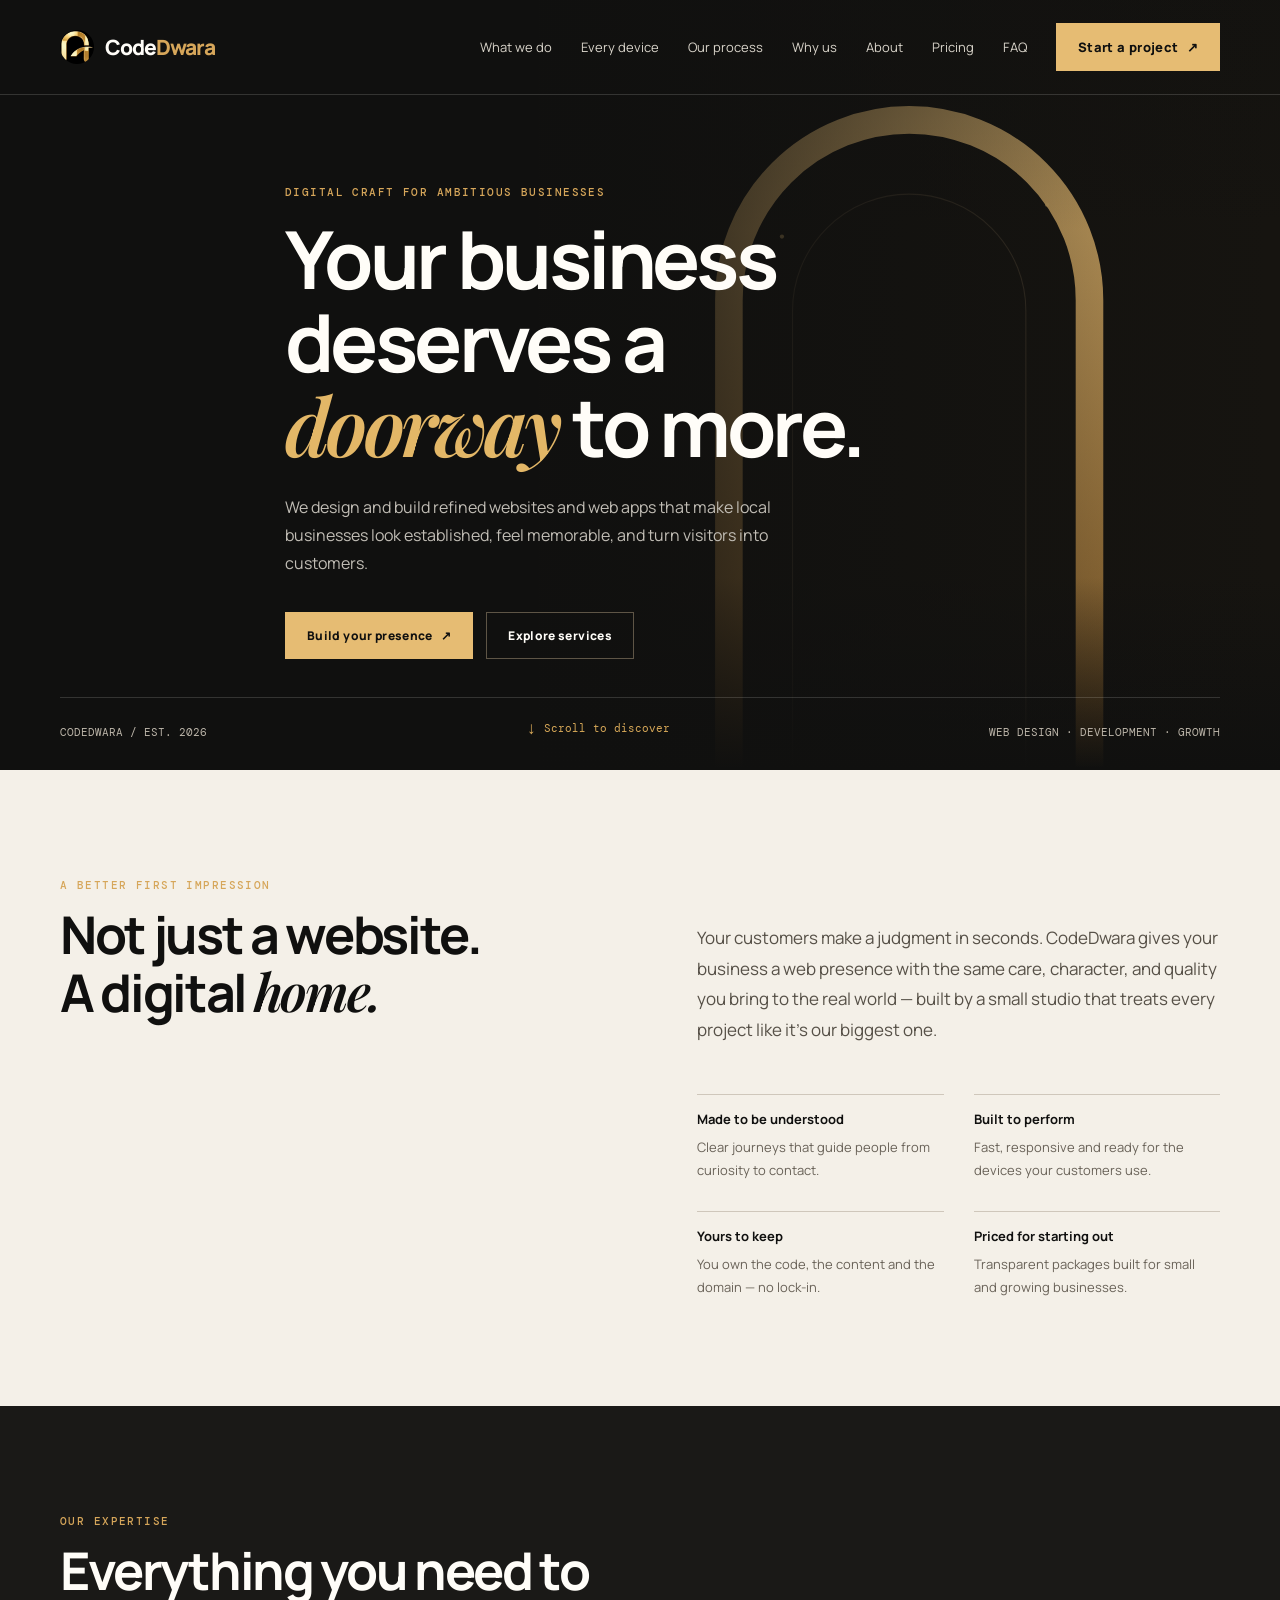
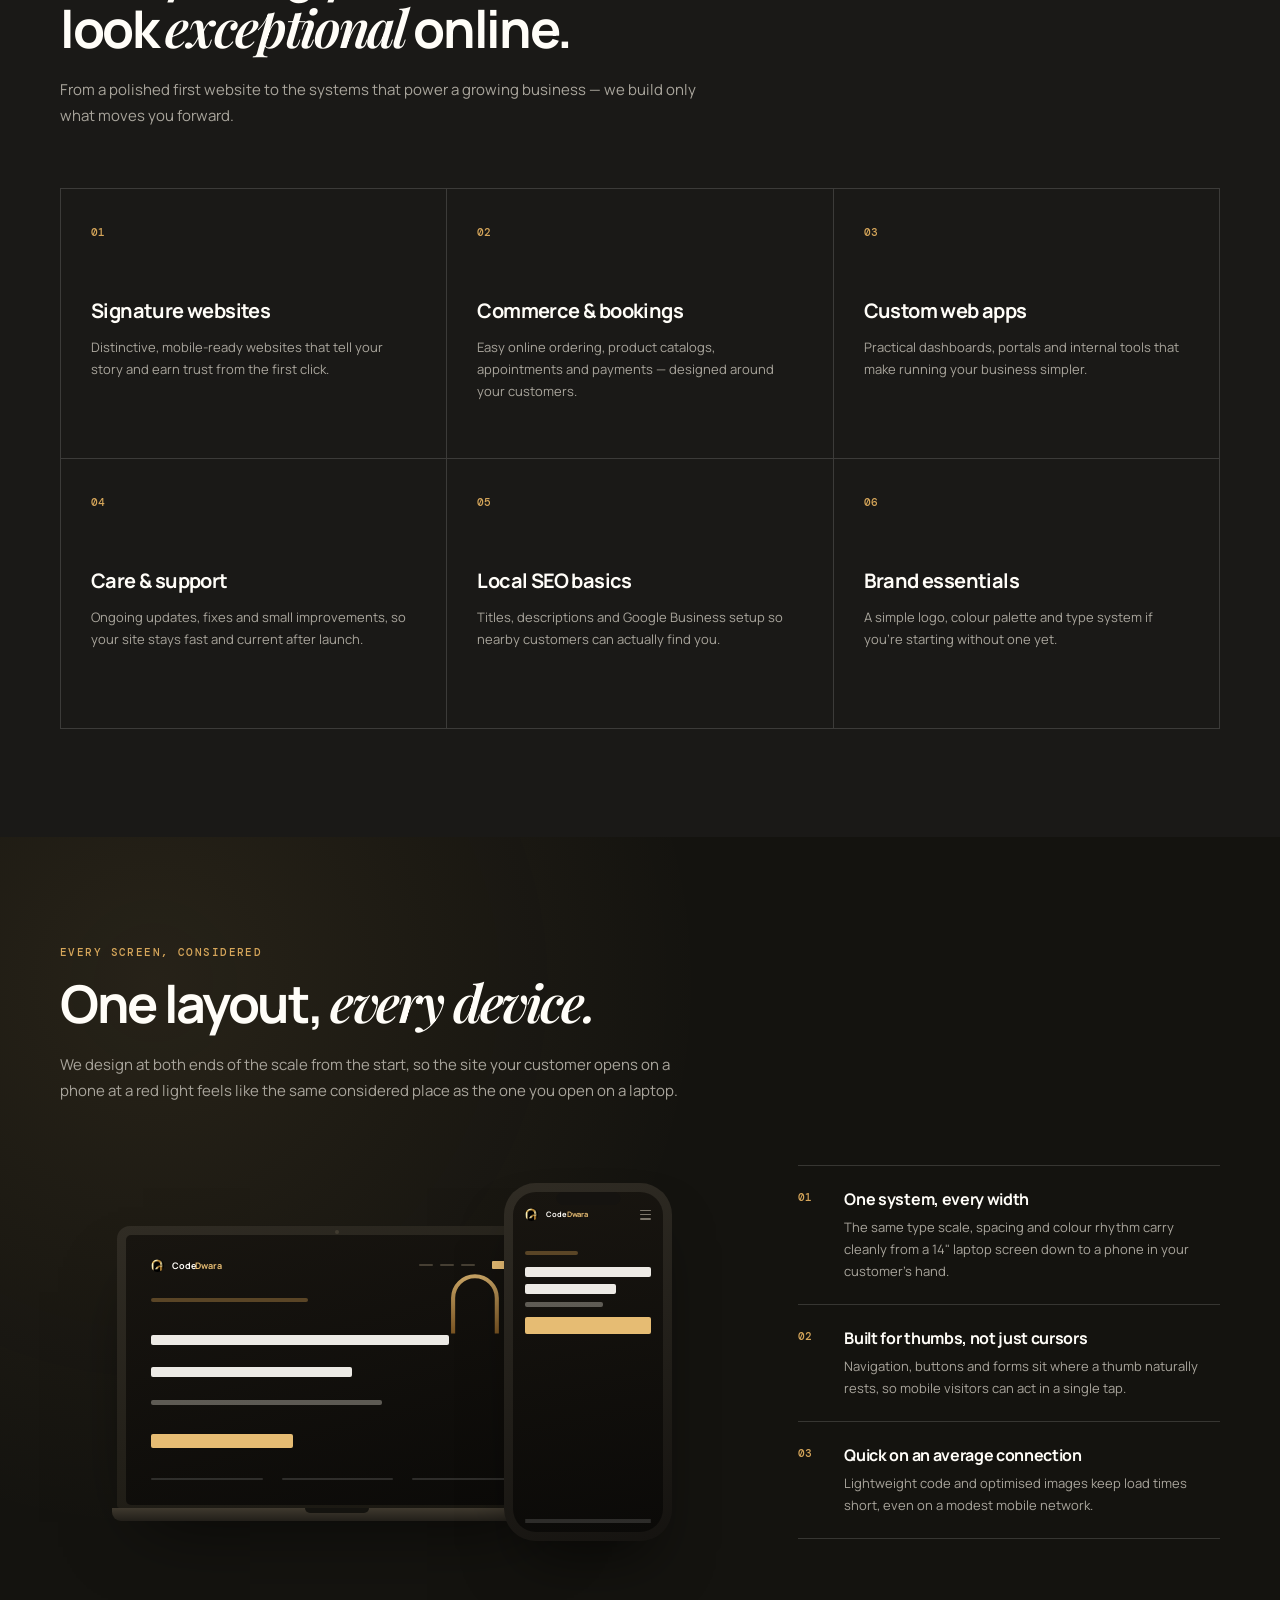
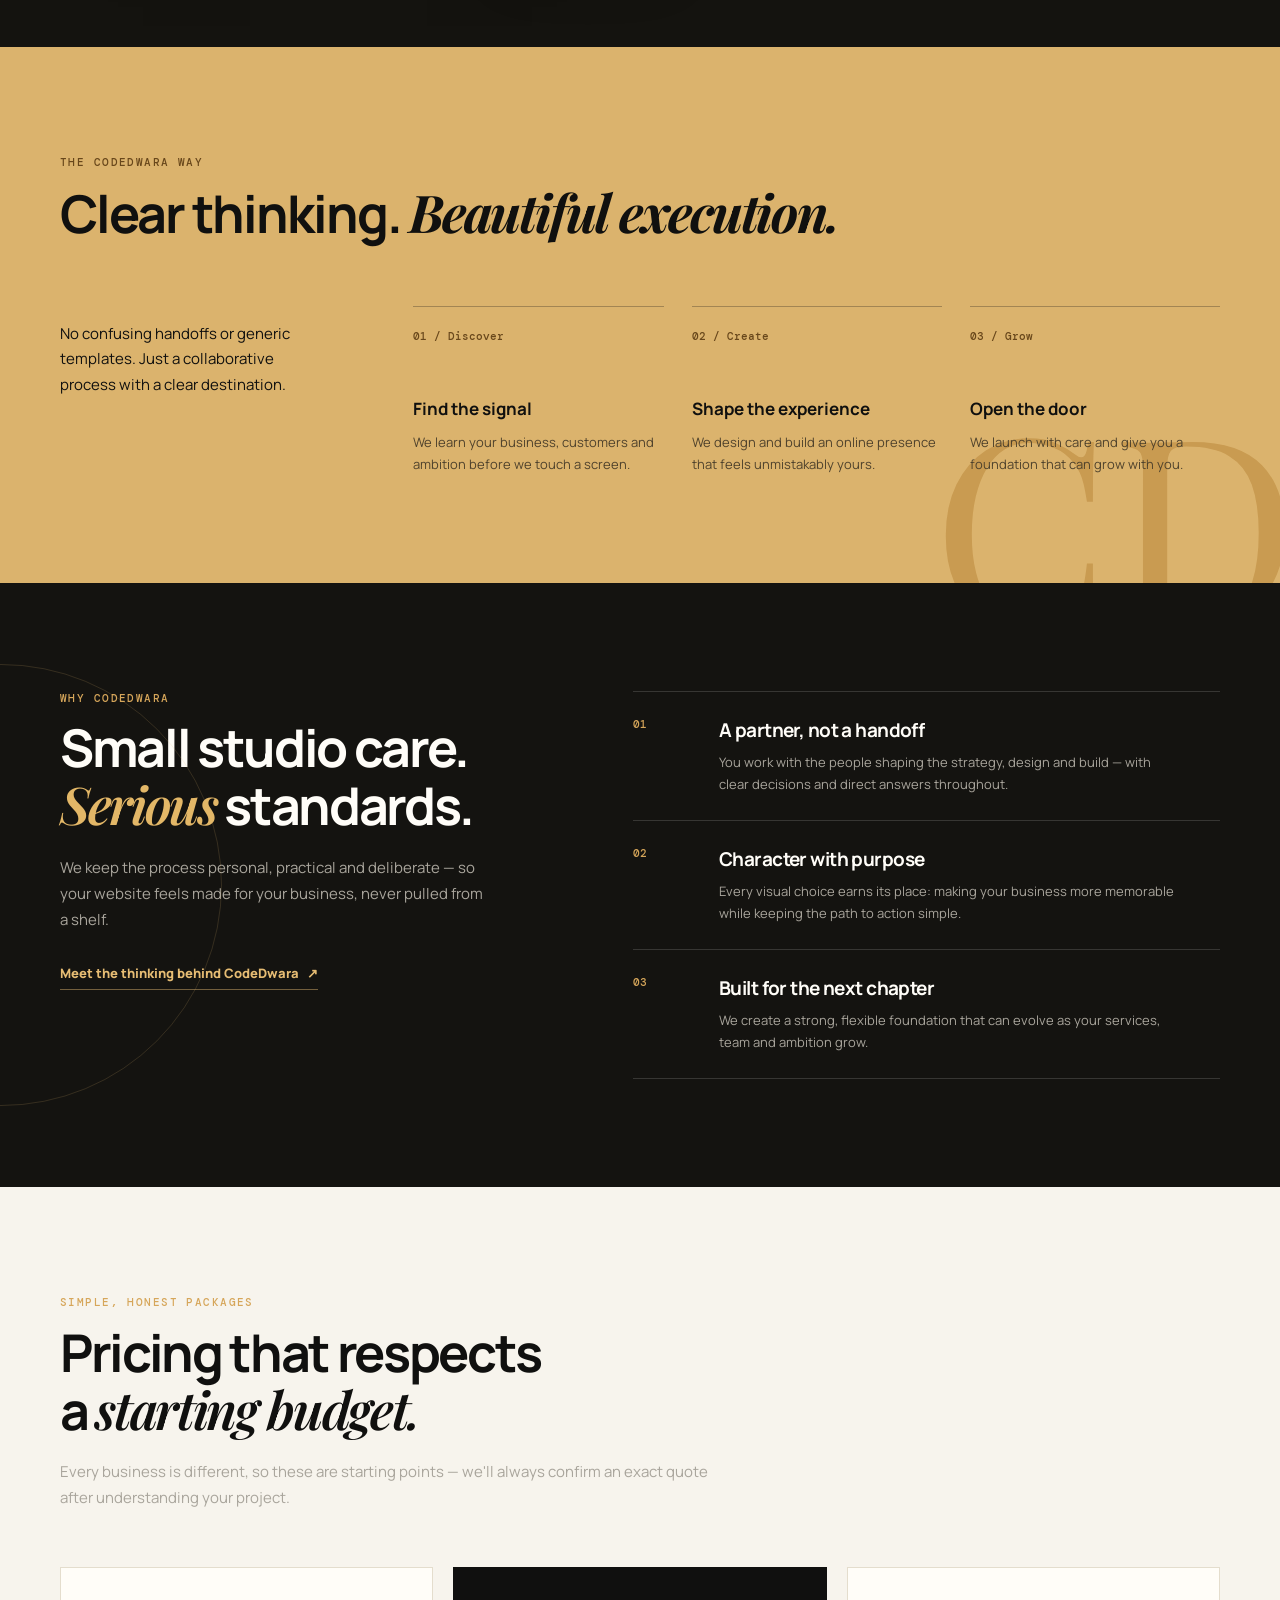
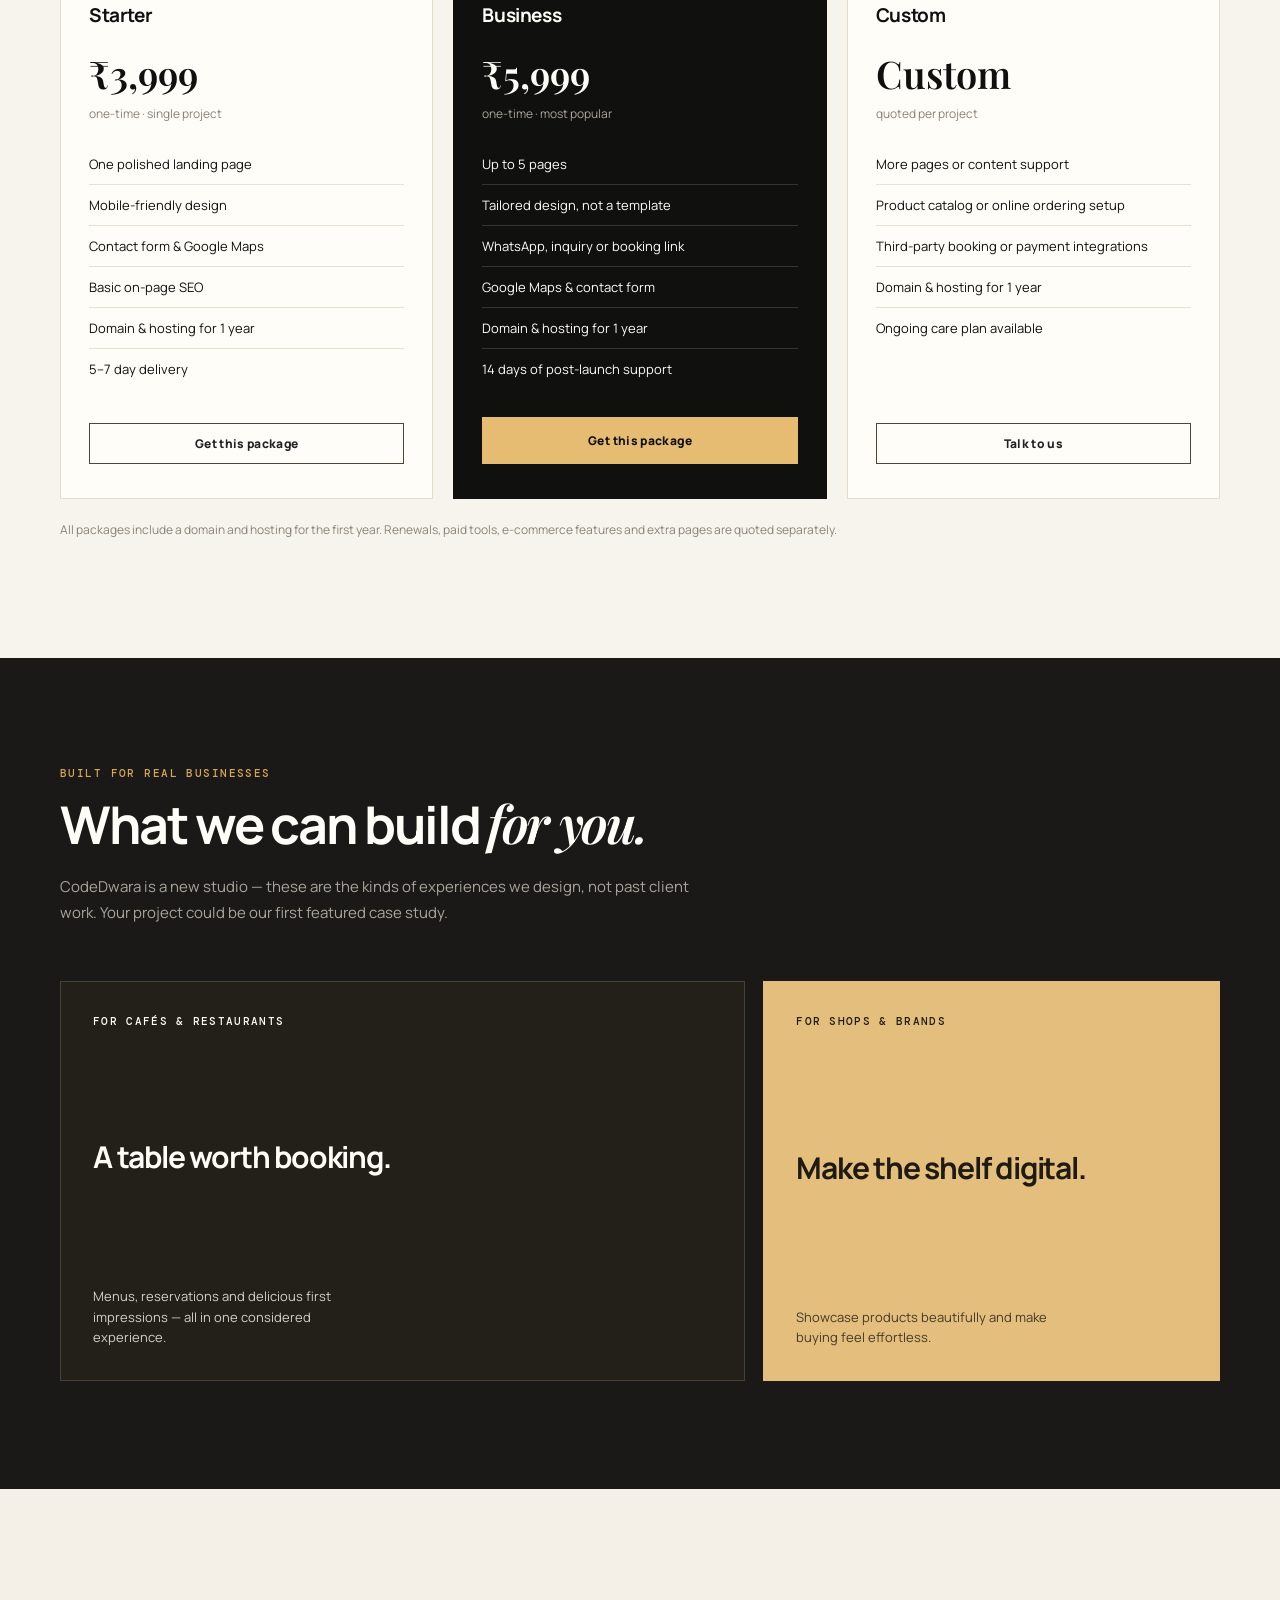
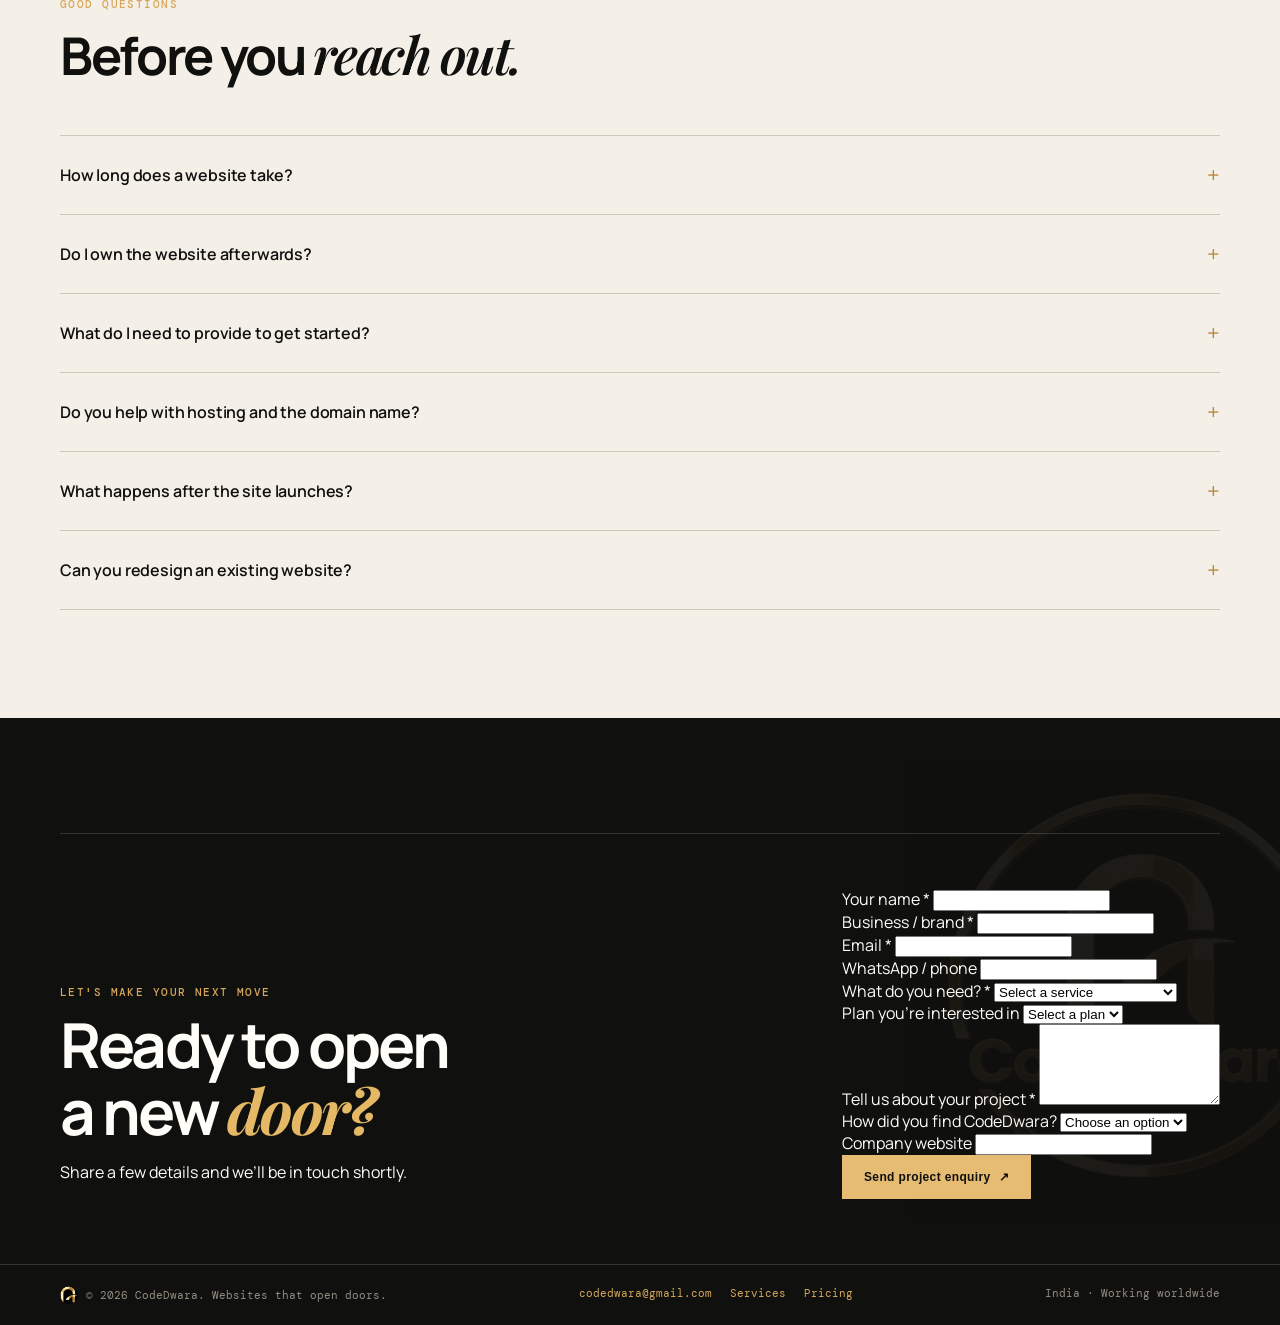
==== commit b7024421: "Update about.html" ====
--- a/about.html
+++ b/about.html
@@ -3,114 +3,502 @@
 <head>
   <meta charset="UTF-8">
   <meta name="viewport" content="width=device-width, initial-scale=1.0">
-  <meta name="description" content="Learn about CodeDwara, a small digital studio building refined websites for ambitious businesses.">
+  <meta name="description" content="CodeDwara designs and builds premium websites, online stores, booking systems and custom web apps for ambitious local businesses in India and worldwide.">
   <meta name="theme-color" content="#10100f">
   <meta name="robots" content="index, follow">
-  <link rel="canonical" href="https://codedwara.netlify.app/about.html">
-  <meta property="og:title" content="About CodeDwara — Thoughtful digital craft.">
-  <meta property="og:description" content="Learn about CodeDwara, a small digital studio building refined websites for ambitious businesses.">
+  <link rel="canonical" href="https://codedwara.netlify.app/">
+  <meta property="og:title" content="CodeDwara — Websites that open doors.">
+  <meta property="og:description" content="CodeDwara designs and builds premium websites, online stores, booking systems and custom web apps for ambitious local businesses in India and worldwide.">
   <meta property="og:type" content="website">
-  <meta property="og:url" content="https://codedwara.netlify.app/about.html">
+  <meta property="og:url" content="https://codedwara.netlify.app/">
   <meta property="og:image" content="https://codedwara.netlify.app/og-image.jpg">
   <meta property="og:image:width" content="1200">
   <meta property="og:image:height" content="630">
   <meta name="twitter:card" content="summary_large_image">
-  <meta name="twitter:title" content="About CodeDwara — Thoughtful digital craft.">
-  <meta name="twitter:description" content="Learn about CodeDwara, a small digital studio building refined websites for ambitious businesses.">
+  <meta name="twitter:title" content="CodeDwara — Websites that open doors.">
+  <meta name="twitter:description" content="Premium websites and web apps for ambitious local businesses.">
   <meta name="twitter:image" content="https://codedwara.netlify.app/og-image.jpg">
-  <title>About CodeDwara — Thoughtful digital craft.</title>
+  <title>CodeDwara — Websites that open doors.</title>
   <link rel="preconnect" href="https://fonts.googleapis.com">
   <link rel="preconnect" href="https://fonts.gstatic.com" crossorigin>
   <link href="https://fonts.googleapis.com/css2?family=DM+Mono:wght@400;500&family=Manrope:wght@400;500;600;700;800&family=Playfair+Display:ital,wght@0,600;0,700;1,600&display=swap" rel="stylesheet">
   <link rel="icon" type="image/png" href="assets/logo-icon.png">
   <link rel="apple-touch-icon" href="assets/logo-icon.png">
+  <script type="application/ld+json">
+  {
+    "@context": "https://schema.org",
+    "@type": "FAQPage",
+    "mainEntity": [
+      {"@type":"Question","name":"How long does a website take?","acceptedAnswer":{"@type":"Answer","text":"A Starter site typically takes 7–10 days once we have your content. Larger projects with bookings, stores or custom features usually take 3–6 weeks, depending on scope."}},
+      {"@type":"Question","name":"Do I own the website afterwards?","acceptedAnswer":{"@type":"Answer","text":"Yes. Once the project is paid for, the code, content and design are yours. You also fully own your domain name and hosting account — we simply help you set them up."}},
+      {"@type":"Question","name":"What do I need to provide to get started?","acceptedAnswer":{"@type":"Answer","text":"Your logo (if you have one), any existing photos or text, a list of pages or features you want, and a few examples of sites you like. We'll guide you through the rest."}},
+      {"@type":"Question","name":"Do you help with hosting and the domain name?","acceptedAnswer":{"@type":"Answer","text":"Yes — we can register your domain, set up hosting, and walk you through it, or work with a domain and host you already have."}},
+      {"@type":"Question","name":"What happens after the site launches?","acceptedAnswer":{"@type":"Answer","text":"Every package includes a short post-launch support window to fix any issues. After that, we offer optional ongoing care plans for updates, backups and small changes."}},
+      {"@type":"Question","name":"Can you redesign an existing website?","acceptedAnswer":{"@type":"Answer","text":"Yes. We'll review what you have, keep what's working, and rebuild the rest to look sharper and perform better."}}
+    ]
+  }
+  </script>
+  <script type="application/ld+json">
+  {
+    "@context": "https://schema.org",
+    "@type": "ProfessionalService",
+    "name": "CodeDwara",
+    "url": "https://codedwara.netlify.app/",
+    "description": "CodeDwara designs and builds premium websites, online stores, booking systems and custom web apps for ambitious local businesses.",
+    "email": "codedwara@gmail.com",
+    "areaServed": "IN",
+    "priceRange": "₹₹"
+  }
+  </script>
   <link rel="stylesheet" href="style.css">
 </head>
 <body>
-  <header class="top about-top">
+  <header class="top">
     <nav class="wrap">
-      <a class="brand" href="index.html">
+      <a class="brand" href="#home">
         <img class="brand-icon" src="assets/logo-icon.png" alt="CodeDwara" width="36" height="36">
         <span class="brand-text">Code<span>Dwara</span></span>
       </a>
       <div class="links" id="navLinks">
-        <a href="index.html#services">What we do</a><a href="index.html#responsive">Every device</a><a href="index.html#process">Our process</a><a href="index.html#why-us">Why us</a>
-        <a href="index.html#contact" class="button">Start a project <span class="arrow">↗</span></a>
-      </div>
-      <button class="menu-toggle" id="menuToggle" aria-label="Toggle menu" aria-expanded="false" aria-controls="navLinks"><span></span><span></span><span></span></button>
+        <a href="#services">What we do</a>
+        <a href="#responsive">Every device</a>
+        <a href="#process">Our process</a>
+        <a href="#why-us">Why us</a>
+        <a href="about.html">About</a>
+        <a href="#pricing">Pricing</a>
+        <a href="#faq">FAQ</a>
+        <a href="#contact" class="button">Start a project <span class="arrow">↗</span></a>
+      </div>
+      <button class="menu-toggle" id="menuToggle" aria-label="Toggle menu" aria-expanded="false" aria-controls="navLinks">
+        <span></span><span></span><span></span>
+      </button>
     </nav>
     <div class="menu-backdrop" id="menuBackdrop" aria-hidden="true"></div>
   </header>
+
   <main>
-    <section class="about-hero">
-      <div class="wrap reveal">
-        <div class="eyebrow">About CodeDwara</div>
-        <h1>Made for businesses<br>ready to be <i>remembered.</i></h1>
-        <p>CodeDwara is a small digital studio for people building something worth finding. We turn strong businesses into thoughtful online experiences — clear in purpose, rich in character and built to do real work.</p>
-      </div>
-    </section>
-
-    <section class="section about-story">
-      <div class="wrap split">
-        <div class="reveal"><div class="eyebrow">Where it started</div><h2>Built from a simple <i>frustration.</i></h2></div>
-        <div class="about-copy reveal">
-          <p>Too many good businesses are represented online by a website that undersells them — slow, generic, built once and never touched again, or missing entirely. Meanwhile the business itself, the actual product or service, is excellent.</p>
-          <p>CodeDwara exists to close that gap: to give a business online the same care, clarity and character it already has in person, without needing an agency-sized budget or a six-month timeline to get there.</p>
-        </div>
-      </div>
-    </section>
-
-    <section class="section about-story">
-      <div class="wrap split">
-        <div class="reveal"><div class="eyebrow">What we believe</div><h2>Good work begins with <i>attention.</i></h2></div>
-        <div class="about-copy reveal">
-          <p>Most small businesses do not need more noise. They need an online presence that makes people pause, understand what makes them different, and feel ready to take the next step.</p>
-          <p>That is why we start with questions, not templates. We listen closely, make the complex feel simple, and bring a considered point of view to every detail — from the first headline to the final interaction.</p>
-        </div>
-      </div>
-    </section>
-
-    <section class="section about-values">
+    <section class="hero" id="home">
+      <div class="hero-art" aria-hidden="true">
+        <svg viewBox="0 0 700 800" preserveAspectRatio="xMidYMid slice">
+          <defs>
+            <linearGradient id="portalGrad" x1="0" y1="0" x2="0" y2="1">
+              <stop offset="0%" stop-color="#e6bc73"/>
+              <stop offset="100%" stop-color="#8a5f26"/>
+            </linearGradient>
+          </defs>
+          <rect width="700" height="800" fill="#161410"/>
+          <path d="M180 760V320a170 170 0 0 1 340 0v440" fill="none" stroke="url(#portalGrad)" stroke-width="26"/>
+          <path d="M240 760V330a110 110 0 0 1 220 0v430" fill="none" stroke="#3a3226" stroke-width="1"/>
+          <circle cx="350" cy="150" r="3" fill="#e6bc73"/>
+          <circle cx="480" cy="230" r="2" fill="#e6bc73" opacity=".6"/>
+          <circle cx="230" cy="260" r="2" fill="#e6bc73" opacity=".6"/>
+        </svg>
+      </div>
+      <div class="wrap hero-content reveal">
+        <div class="eyebrow">Digital craft for ambitious businesses</div>
+        <h1>Your business deserves a <i>doorway</i> to more.</h1>
+        <p>We design and build refined websites and web apps that make local businesses look established, feel memorable, and turn visitors into customers.</p>
+        <div class="hero-actions">
+          <a href="#contact" class="button">Build your presence <span class="arrow">↗</span></a>
+          <a href="#services" class="button dark">Explore services</a>
+        </div>
+      </div>
+      <div class="hero-bottom">
+        <div class="wrap hero-proof">
+          <p>CODEDWARA / EST. 2026</p>
+          <p class="scroll"><b>↓</b> Scroll to discover</p>
+          <p>WEB DESIGN · DEVELOPMENT · GROWTH</p>
+        </div>
+      </div>
+    </section>
+
+    <section class="section intro">
+      <div class="wrap split reveal">
+        <div>
+          <div class="eyebrow">A better first impression</div>
+          <h2>Not just a website.<br>A digital <i>home.</i></h2>
+        </div>
+        <div>
+          <p class="intro-copy">Your customers make a judgment in seconds. CodeDwara gives your business a web presence with the same care, character, and quality you bring to the real world — built by a small studio that treats every project like it's our biggest one.</p>
+          <div class="mini-list">
+            <div><strong>Made to be understood</strong><span>Clear journeys that guide people from curiosity to contact.</span></div>
+            <div><strong>Built to perform</strong><span>Fast, responsive and ready for the devices your customers use.</span></div>
+            <div><strong>Yours to keep</strong><span>You own the code, the content and the domain — no lock-in.</span></div>
+            <div><strong>Priced for starting out</strong><span>Transparent packages built for small and growing businesses.</span></div>
+          </div>
+        </div>
+      </div>
+    </section>
+
+    <section class="section services" id="services">
       <div class="wrap">
-        <div class="heading reveal"><div class="eyebrow">Our commitments</div><h2>How we show <i>up.</i></h2></div>
-        <div class="value-grid stagger">
-          <article class="value-card reveal"><span>01</span><h3>Clarity over clutter</h3><p>We give every page a job, every message a place and every visitor a clear way forward.</p></article>
-          <article class="value-card reveal"><span>02</span><h3>Care in the details</h3><p>Quality lives in the small things: thoughtful type, responsive layouts and a site that feels effortless to use.</p></article>
-          <article class="value-card reveal"><span>03</span><h3>Progress together</h3><p>We work openly, explain our choices and leave you with a digital foundation you can confidently own.</p></article>
-        </div>
-      </div>
-    </section>
-
-    <section class="section about-fit">
+        <div class="heading reveal">
+          <div class="eyebrow">Our expertise</div>
+          <h2>Everything you need to look <i>exceptional</i> online.</h2>
+          <p>From a polished first website to the systems that power a growing business — we build only what moves you forward.</p>
+        </div>
+        <div class="service-grid stagger">
+          <article class="service reveal"><span class="num">01</span><h3>Signature websites</h3><p>Distinctive, mobile-ready websites that tell your story and earn trust from the first click.</p></article>
+          <article class="service reveal"><span class="num">02</span><h3>Commerce & bookings</h3><p>Easy online ordering, product catalogs, appointments and payments — designed around your customers.</p></article>
+          <article class="service reveal"><span class="num">03</span><h3>Custom web apps</h3><p>Practical dashboards, portals and internal tools that make running your business simpler.</p></article>
+          <article class="service reveal"><span class="num">04</span><h3>Care & support</h3><p>Ongoing updates, fixes and small improvements, so your site stays fast and current after launch.</p></article>
+          <article class="service reveal"><span class="num">05</span><h3>Local SEO basics</h3><p>Titles, descriptions and Google Business setup so nearby customers can actually find you.</p></article>
+          <article class="service reveal"><span class="num">06</span><h3>Brand essentials</h3><p>A simple logo, colour palette and type system if you're starting without one yet.</p></article>
+        </div>
+      </div>
+    </section>
+
+    <section class="section showcase" id="responsive">
       <div class="wrap">
-        <div class="heading reveal"><div class="eyebrow">A good fit</div><h2>Built for businesses <i>starting out,</i> not scaling out.</h2></div>
-        <div class="fit-grid stagger">
-          <article class="fit-card reveal"><h3>First real website</h3><p>You have never had a proper site, or you have outgrown the one you built yourself years ago.</p></article>
-          <article class="fit-card reveal"><h3>Local & service-led</h3><p>Cafés, clinics, salons, shops and consultants who need customers to trust them at first glance.</p></article>
-          <article class="fit-card reveal"><h3>A direct line, not a queue</h3><p>You want to talk to the person actually building your site, not get routed through account managers.</p></article>
-          <article class="fit-card reveal"><h3>Substance over flash</h3><p>You care more about a site that works and loads fast than one loaded with effects for their own sake.</p></article>
-        </div>
-      </div>
-    </section>
-
-    <section class="section about-status">
-      <div class="wrap reveal">
-        <p class="status-note"><span class="status-dot" aria-hidden="true"></span>CodeDwara is a new studio, currently taking on its first client projects. Early clients work directly with the person building their site — closer collaboration, faster answers, and full attention on a small number of projects at a time.</p>
-      </div>
-    </section>
-
-   <section class="cta" id="contact"><div class="wrap cta-box"><div><div class="eyebrow">Start the conversation</div><h2>Let’s build a better <i>first impression.</i></h2></div><div class="cta-actions"><a class="button" href="index.html#contact">Tell us about your project <span class="arrow">↗</span></a><span>India · Working worldwide</span></div></div></section>
+        <div class="heading reveal">
+          <div class="eyebrow">Every screen, considered</div>
+          <h2>One layout, <i>every device.</i></h2>
+          <p>We design at both ends of the scale from the start, so the site your customer opens on a phone at a red light feels like the same considered place as the one you open on a laptop.</p>
+        </div>
+
+        <div class="showcase-body">
+          <div class="showcase-stage reveal" id="showcaseStage">
+            <div class="device device-laptop">
+              <div class="laptop-lid">
+                <span class="laptop-cam" aria-hidden="true"></span>
+                <div class="laptop-screen">
+                  <div class="mini-nav">
+                    <span class="mini-mark"><img src="assets/logo-icon.png" alt="" width="14" height="14"></span>
+                    <span class="mini-word">Code<i>Dwara</i></span>
+                    <span class="mini-links"><i></i><i></i><i></i></span>
+                    <span class="mini-cta"></span>
+                  </div>
+                  <div class="mini-hero">
+                    <svg class="mini-arch" viewBox="0 0 120 100" aria-hidden="true"><path d="M28 96V44a32 32 0 0 1 64 0v52" fill="none" stroke="url(#miniGrad)" stroke-width="6"/><defs><linearGradient id="miniGrad" x1="0" y1="0" x2="0" y2="1"><stop offset="0%" stop-color="#e6bc73"/><stop offset="100%" stop-color="#8a5f26"/></linearGradient></defs></svg>
+                    <span class="mini-eyebrow"></span>
+                    <span class="mini-line mini-line--lg"></span>
+                    <span class="mini-line mini-line--lg mini-line--short"></span>
+                    <span class="mini-line mini-line--sm"></span>
+                    <span class="mini-btn"></span>
+                  </div>
+                  <div class="mini-grid">
+                    <span></span><span></span><span></span>
+                  </div>
+                </div>
+              </div>
+              <div class="laptop-base"><span class="laptop-notch"></span></div>
+            </div>
+
+            <div class="device device-phone">
+              <div class="phone-frame">
+                <span class="phone-notch" aria-hidden="true"></span>
+                <div class="phone-screen">
+                  <div class="mini-nav mini-nav--phone">
+                    <span class="mini-mark"><img src="assets/logo-icon.png" alt="" width="12" height="12"></span>
+                    <span class="mini-word mini-word--sm">Code<i>Dwara</i></span>
+                    <span class="mini-burger"><i></i><i></i><i></i></span>
+                  </div>
+                  <div class="mini-hero mini-hero--phone">
+                    <span class="mini-eyebrow"></span>
+                    <span class="mini-line mini-line--lg"></span>
+                    <span class="mini-line mini-line--lg mini-line--short"></span>
+                    <span class="mini-line mini-line--sm"></span>
+                    <span class="mini-btn"></span>
+                  </div>
+                  <div class="mini-stack">
+                    <span></span><span></span>
+                  </div>
+                </div>
+              </div>
+            </div>
+          </div>
+
+          <div class="showcase-notes stagger">
+            <article class="showcase-note reveal">
+              <span class="note-index">01</span>
+              <div><h3>One system, every width</h3><p>The same type scale, spacing and colour rhythm carry cleanly from a 14" laptop screen down to a phone in your customer's hand.</p></div>
+            </article>
+            <article class="showcase-note reveal">
+              <span class="note-index">02</span>
+              <div><h3>Built for thumbs, not just cursors</h3><p>Navigation, buttons and forms sit where a thumb naturally rests, so mobile visitors can act in a single tap.</p></div>
+            </article>
+            <article class="showcase-note reveal">
+              <span class="note-index">03</span>
+              <div><h3>Quick on an average connection</h3><p>Lightweight code and optimised images keep load times short, even on a modest mobile network.</p></div>
+            </article>
+          </div>
+        </div>
+      </div>
+    </section>
+
+    <section class="section featured" id="process">
+      <div class="wrap">
+        <div class="eyebrow">The CodeDwara way</div>
+        <h2 class="featured-title">Clear thinking. <i>Beautiful execution.</i></h2>
+        <div class="process-grid stagger">
+          <div><p class="process-intro">No confusing handoffs or generic templates. Just a collaborative process with a clear destination.</p></div>
+          <div class="process-item reveal"><b>01 / Discover</b><h3>Find the signal</h3><p>We learn your business, customers and ambition before we touch a screen.</p></div>
+          <div class="process-item reveal"><b>02 / Create</b><h3>Shape the experience</h3><p>We design and build an online presence that feels unmistakably yours.</p></div>
+          <div class="process-item reveal"><b>03 / Grow</b><h3>Open the door</h3><p>We launch with care and give you a foundation that can grow with you.</p></div>
+        </div>
+      </div>
+    </section>
+
+        <section class="section why-us" id="why-us">
+      <div class="wrap">
+        <div class="why-us-grid">
+          <div class="why-us-intro reveal">
+            <div class="eyebrow">Why CodeDwara</div>
+            <h2>Small studio care.<br><i>Serious</i> standards.</h2>
+            <p>We keep the process personal, practical and deliberate — so your website feels made for your business, never pulled from a shelf.</p>
+            <a class="text-link" href="about.html">Meet the thinking behind CodeDwara <span>↗</span></a>
+          </div>
+          <div class="unique-list">
+            <article class="unique-item reveal">
+              <span>01</span><div><h3>A partner, not a handoff</h3><p>You work with the people shaping the strategy, design and build — with clear decisions and direct answers throughout.</p></div>
+            </article>
+            <article class="unique-item reveal">
+              <span>02</span><div><h3>Character with purpose</h3><p>Every visual choice earns its place: making your business more memorable while keeping the path to action simple.</p></div>
+            </article>
+            <article class="unique-item reveal">
+              <span>03</span><div><h3>Built for the next chapter</h3><p>We create a strong, flexible foundation that can evolve as your services, team and ambition grow.</p></div>
+            </article>
+          </div>
+        </div>
+      </div>
+    </section>
+
+    <section class="section pricing" id="pricing">
+      <div class="wrap">
+        <div class="heading">
+          <div class="eyebrow">Simple, honest packages</div>
+          <h2>Pricing that respects a <i>starting budget.</i></h2>
+          <p>Every business is different, so these are starting points — we'll always confirm an exact quote after understanding your project.</p>
+        </div>
+        <div class="price-grid stagger">
+          <div class="price-card reveal">
+            <h3>Starter</h3>
+            <div class="amount">₹3,999</div>
+            <div class="cadence">one-time · single project</div>
+            <ul>
+              <li>One polished landing page</li>
+              <li>Mobile-friendly design</li>
+              <li>Contact form & Google Maps</li>
+              <li>Basic on-page SEO</li>
+              <li>Domain & hosting for 1 year</li>
+              <li>5–7 day delivery</li>
+            </ul>
+            <a href="#contact" class="button ghost">Get this package</a>
+          </div>
+          <div class="price-card reveal highlight">
+            <h3>Business</h3>
+            <div class="amount">₹5,999</div>
+            <div class="cadence">one-time · most popular</div>
+            <ul>
+              <li>Up to 5 pages</li>
+              <li>Tailored design, not a template</li>
+              <li>WhatsApp, inquiry or booking link</li>
+              <li>Google Maps & contact form</li>
+              <li>Domain & hosting for 1 year</li>
+              <li>14 days of post-launch support</li>
+            </ul>
+            <a href="#contact" class="button">Get this package</a>
+          </div>
+          <div class="price-card reveal">
+            <h3>Custom</h3>
+            <div class="amount">Custom</div>
+            <div class="cadence">quoted per project</div>
+            <ul>
+              <li>More pages or content support</li>
+              <li>Product catalog or online ordering setup</li>
+              <li>Third-party booking or payment integrations</li>
+              <li>Domain & hosting for 1 year</li>
+              <li>Ongoing care plan available</li>
+            </ul>
+            <a href="#contact" class="button ghost">Talk to us</a>
+          </div>
+        </div>
+        <p class="price-note">All packages include a domain and hosting for the first year. Renewals, paid tools, e-commerce features and extra pages are quoted separately.</p>
+      </div>
+    </section>
+
+    <section class="section work">
+      <div class="wrap">
+        <div class="heading">
+          <div class="eyebrow">Built for real businesses</div>
+          <h2>What we can build <i>for you.</i></h2>
+          <p>CodeDwara is a new studio — these are the kinds of experiences we design, not past client work. Your project could be our first featured case study.</p>
+        </div>
+        <div class="work-grid stagger">
+          <article class="work-card reveal">
+            <span class="work-label">For cafés & restaurants</span>
+            <h3>A table worth booking.</h3>
+            <p>Menus, reservations and delicious first impressions — all in one considered experience.</p>
+          </article>
+          <article class="work-card reveal sand">
+            <span class="work-label">For shops & brands</span>
+            <h3>Make the shelf digital.</h3>
+            <p>Showcase products beautifully and make buying feel effortless.</p>
+          </article>
+        </div>
+      </div>
+    </section>
+
+    <section class="section faq" id="faq">
+  <div class="wrap">
+    <div class="heading">
+      <div class="eyebrow">Good questions</div>
+      <h2>Before you <i>reach out.</i></h2>
+    </div>
+
+    <div class="faq-list">
+
+      <details class="faq-item">
+        <summary>How long does a website take?</summary>
+        <div class="faq-answer">
+          <div class="faq-answer-inner">
+            <p>A Starter site typically takes 7–10 days once we have your content. Larger projects with bookings, stores or custom features usually take 3–6 weeks, depending on scope.</p>
+          </div>
+        </div>
+      </details>
+
+      <details class="faq-item">
+        <summary>Do I own the website afterwards?</summary>
+        <div class="faq-answer">
+          <div class="faq-answer-inner">
+            <p>Yes. Once the project is paid for, the code, content and design are yours. You also fully own your domain name and hosting account — we simply help you set them up.</p>
+          </div>
+        </div>
+      </details>
+
+      <details class="faq-item">
+        <summary>What do I need to provide to get started?</summary>
+        <div class="faq-answer">
+          <div class="faq-answer-inner">
+            <p>Your logo (if you have one), any existing photos or text, a list of pages or features you want, and a few examples of sites you like. We'll guide you through the rest.</p>
+          </div>
+        </div>
+      </details>
+
+      <details class="faq-item">
+        <summary>Do you help with hosting and the domain name?</summary>
+        <div class="faq-answer">
+          <div class="faq-answer-inner">
+            <p>Yes — we can register your domain, set up hosting, and walk you through it, or work with a domain and host you already have.</p>
+          </div>
+        </div>
+      </details>
+
+      <details class="faq-item">
+        <summary>What happens after the site launches?</summary>
+        <div class="faq-answer">
+          <div class="faq-answer-inner">
+            <p>Every package includes a short post-launch support window to fix any issues. After that, we offer optional ongoing care plans for updates, backups and small changes.</p>
+          </div>
+        </div>
+      </details>
+
+      <details class="faq-item">
+        <summary>Can you redesign an existing website?</summary>
+        <div class="faq-answer">
+          <div class="faq-answer-inner">
+            <p>Yes. We'll review what you have, keep what's working, and rebuild the rest to look sharper and perform better.</p>
+          </div>
+        </div>
+      </details>
+
+    </div>
+  </div>
+</section>
+
+    <section class="cta" id="contact">
+      <div class="wrap cta-box contact-box">
+        <div class="contact-intro">
+          <div class="eyebrow">Let's make your next move</div>
+          <h2>Ready to open a new <i>door?</i></h2>
+          <p>Share a few details and we’ll be in touch shortly.</p>
+        </div>
+        <form class="project-form" id="projectForm" novalidate>
+          <div class="form-grid">
+            <div class="form-field">
+              <label for="name">Your name <span aria-hidden="true">*</span></label>
+              <input id="name" name="name" type="text" autocomplete="name" required maxlength="100">
+            </div>
+            <div class="form-field">
+              <label for="business">Business / brand <span aria-hidden="true">*</span></label>
+              <input id="business" name="business" type="text" autocomplete="organization" required maxlength="120">
+            </div>
+            <div class="form-field">
+              <label for="email">Email <span aria-hidden="true">*</span></label>
+              <input id="email" name="email" type="email" autocomplete="email" required maxlength="254">
+            </div>
+            <div class="form-field">
+              <label for="phone">WhatsApp / phone</label>
+              <input id="phone" name="phone" type="tel" autocomplete="tel" maxlength="30">
+            </div>
+            <div class="form-field">
+              <label for="service">What do you need? <span aria-hidden="true">*</span></label>
+              <select id="service" name="service" required>
+                <option value="" selected disabled>Select a service</option>
+                <option>New website</option>
+                <option>Website redesign</option>
+                <option>E-commerce</option>
+                <option>Booking or enquiry website</option>
+                <option>Custom web app</option>
+                <option>Other</option>
+              </select>
+            </div>
+            <div class="form-field">
+              <label for="plan">Plan you’re interested in</label>
+              <select id="plan" name="plan">
+                <option value="" selected disabled>Select a plan</option>
+                <option>Standard</option>
+                <option>Business</option>
+                <option>Custom</option>
+                <option>Not sure yet</option>
+              </select>
+            </div>
+            <div class="form-field form-field--full">
+              <label for="message">Tell us about your project <span aria-hidden="true">*</span></label>
+              <textarea id="message" name="message" rows="5" required minlength="20" maxlength="3000"></textarea>
+            </div>
+            <div class="form-field form-field--full">
+              <label for="source">How did you find CodeDwara?</label>
+              <select id="source" name="source">
+                <option value="" selected disabled>Choose an option</option>
+                <option>Instagram</option>
+                <option>Google search</option>
+                <option>Referral</option>
+                <option>Other</option>
+              </select>
+            </div>
+          </div>
+          <div class="form-honeypot" aria-hidden="true">
+            <label for="companyWebsite">Company website</label>
+            <input id="companyWebsite" name="companyWebsite" type="text" tabindex="-1" autocomplete="off">
+          </div>
+          <p class="form-error" id="formError" role="alert" hidden></p>
+          <button class="button" type="submit"><span class="button-label">Send project enquiry</span> <span class="arrow" aria-hidden="true">↗</span></button>
+        </form>
+        <div class="form-success" id="formSuccess" role="status" hidden tabindex="-1">
+          <div class="eyebrow">Enquiry received</div>
+          <h3>Thank you for getting in touch.</h3>
+          <p>We’ve received your project enquiry and will get back to you shortly.</p>
+        </div>
+      </div>
+    </section>
   </main>
+
   <footer class="footer">
     <div class="wrap">
       <span class="footer-brand">
         <img class="brand-icon footer-icon" src="assets/logo-icon.png" alt="" width="18" height="18">
         © 2026 CodeDwara. Websites that open doors.
       </span>
-      <div class="footer-links"><a href="index.html">Home</a><a href="index.html#services">Services</a><a href="mailto:codedwara@gmail.com">codedwara@gmail.com</a></div>
+      <div class="footer-links">
+        <a href="mailto:codedwara@gmail.com">codedwara@gmail.com</a>
+        <a href="#services">Services</a>
+        <a href="#pricing">Pricing</a>
+      </div>
       <span>India · Working worldwide</span>
     </div>
   </footer>
+
   <script src="script.js" defer></script>
 </body>
 </html>
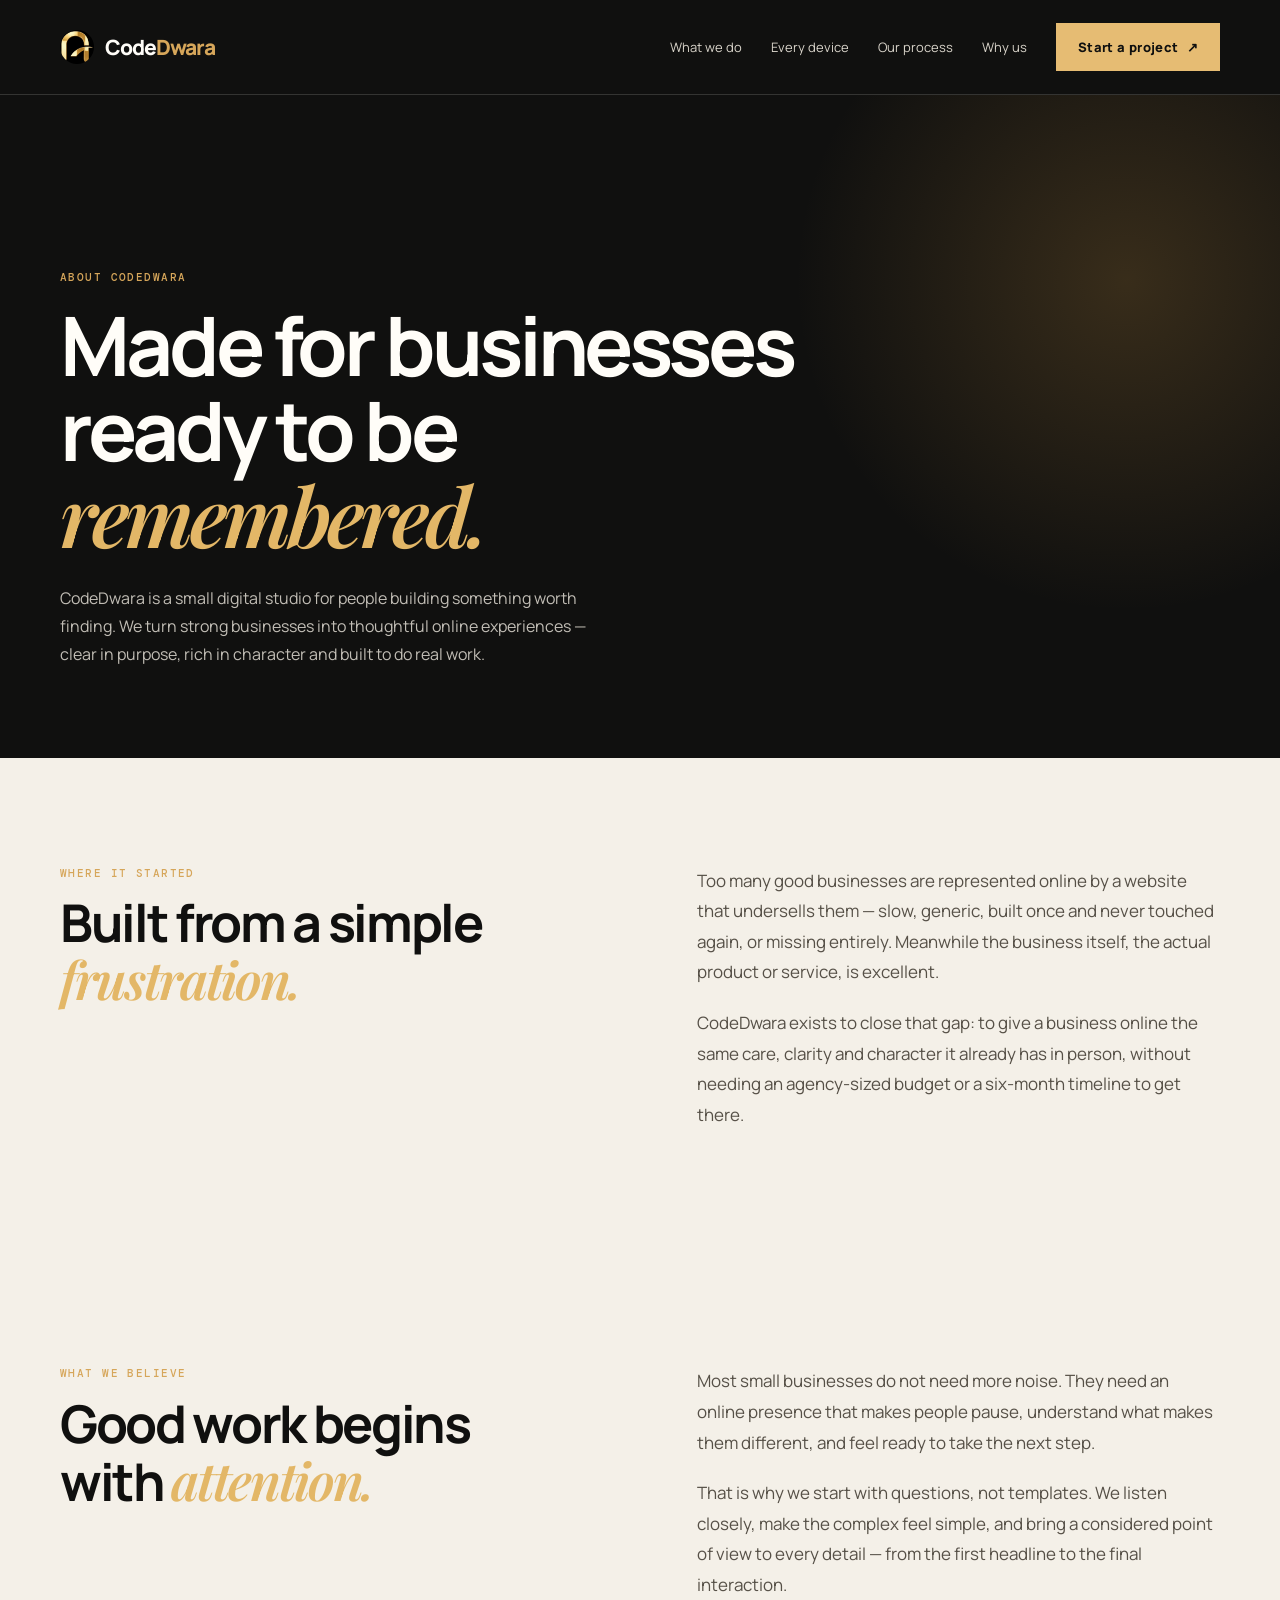
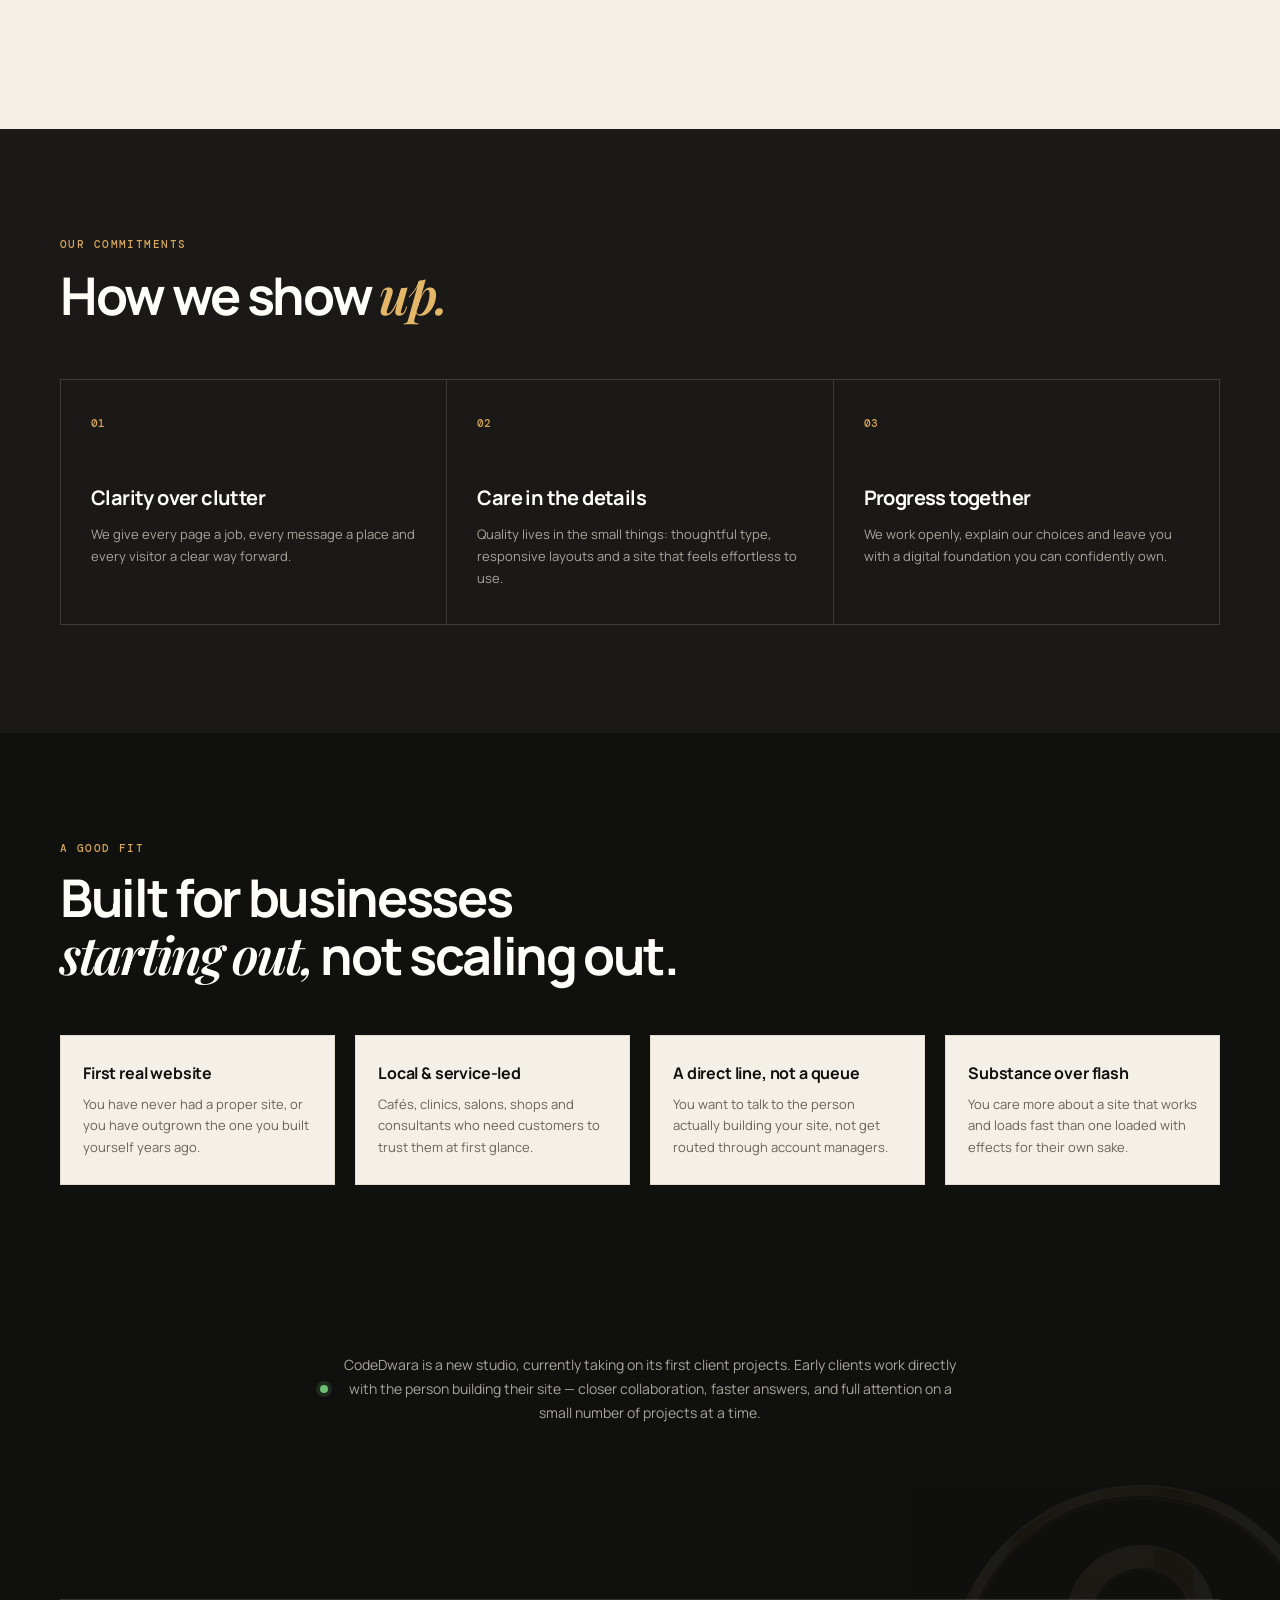
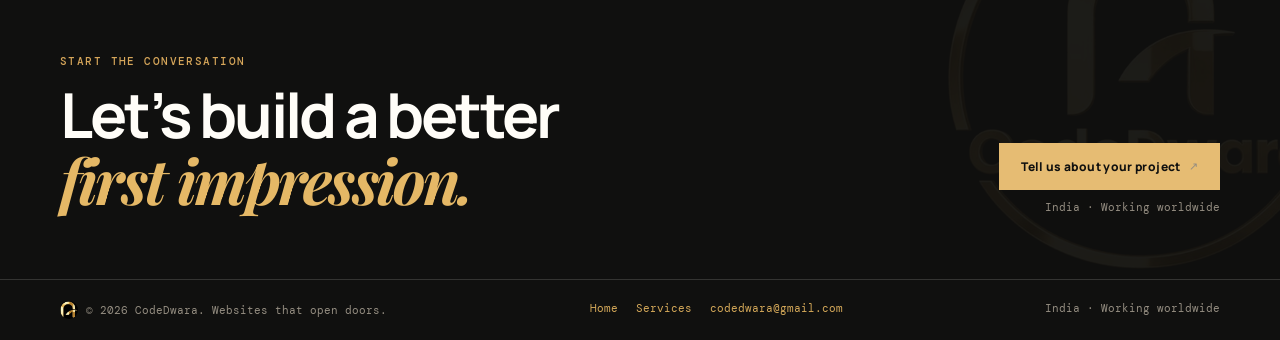
==== commit 38f89a81: "Update about.html" ====
--- a/about.html
+++ b/about.html
@@ -3,502 +3,114 @@
 <head>
   <meta charset="UTF-8">
   <meta name="viewport" content="width=device-width, initial-scale=1.0">
-  <meta name="description" content="CodeDwara designs and builds premium websites, online stores, booking systems and custom web apps for ambitious local businesses in India and worldwide.">
+  <meta name="description" content="Learn about CodeDwara, a small digital studio building refined websites for ambitious businesses.">
   <meta name="theme-color" content="#10100f">
   <meta name="robots" content="index, follow">
-  <link rel="canonical" href="https://codedwara.netlify.app/">
-  <meta property="og:title" content="CodeDwara — Websites that open doors.">
-  <meta property="og:description" content="CodeDwara designs and builds premium websites, online stores, booking systems and custom web apps for ambitious local businesses in India and worldwide.">
+  <link rel="canonical" href="https://codedwara.netlify.app/about.html">
+  <meta property="og:title" content="About CodeDwara — Thoughtful digital craft.">
+  <meta property="og:description" content="Learn about CodeDwara, a small digital studio building refined websites for ambitious businesses.">
   <meta property="og:type" content="website">
-  <meta property="og:url" content="https://codedwara.netlify.app/">
+  <meta property="og:url" content="https://codedwara.netlify.app/about.html">
   <meta property="og:image" content="https://codedwara.netlify.app/og-image.jpg">
   <meta property="og:image:width" content="1200">
   <meta property="og:image:height" content="630">
   <meta name="twitter:card" content="summary_large_image">
-  <meta name="twitter:title" content="CodeDwara — Websites that open doors.">
-  <meta name="twitter:description" content="Premium websites and web apps for ambitious local businesses.">
+  <meta name="twitter:title" content="About CodeDwara — Thoughtful digital craft.">
+  <meta name="twitter:description" content="Learn about CodeDwara, a small digital studio building refined websites for ambitious businesses.">
   <meta name="twitter:image" content="https://codedwara.netlify.app/og-image.jpg">
-  <title>CodeDwara — Websites that open doors.</title>
+  <title>About CodeDwara — Thoughtful digital craft.</title>
   <link rel="preconnect" href="https://fonts.googleapis.com">
   <link rel="preconnect" href="https://fonts.gstatic.com" crossorigin>
   <link href="https://fonts.googleapis.com/css2?family=DM+Mono:wght@400;500&family=Manrope:wght@400;500;600;700;800&family=Playfair+Display:ital,wght@0,600;0,700;1,600&display=swap" rel="stylesheet">
   <link rel="icon" type="image/png" href="assets/logo-icon.png">
   <link rel="apple-touch-icon" href="assets/logo-icon.png">
-  <script type="application/ld+json">
-  {
-    "@context": "https://schema.org",
-    "@type": "FAQPage",
-    "mainEntity": [
-      {"@type":"Question","name":"How long does a website take?","acceptedAnswer":{"@type":"Answer","text":"A Starter site typically takes 7–10 days once we have your content. Larger projects with bookings, stores or custom features usually take 3–6 weeks, depending on scope."}},
-      {"@type":"Question","name":"Do I own the website afterwards?","acceptedAnswer":{"@type":"Answer","text":"Yes. Once the project is paid for, the code, content and design are yours. You also fully own your domain name and hosting account — we simply help you set them up."}},
-      {"@type":"Question","name":"What do I need to provide to get started?","acceptedAnswer":{"@type":"Answer","text":"Your logo (if you have one), any existing photos or text, a list of pages or features you want, and a few examples of sites you like. We'll guide you through the rest."}},
-      {"@type":"Question","name":"Do you help with hosting and the domain name?","acceptedAnswer":{"@type":"Answer","text":"Yes — we can register your domain, set up hosting, and walk you through it, or work with a domain and host you already have."}},
-      {"@type":"Question","name":"What happens after the site launches?","acceptedAnswer":{"@type":"Answer","text":"Every package includes a short post-launch support window to fix any issues. After that, we offer optional ongoing care plans for updates, backups and small changes."}},
-      {"@type":"Question","name":"Can you redesign an existing website?","acceptedAnswer":{"@type":"Answer","text":"Yes. We'll review what you have, keep what's working, and rebuild the rest to look sharper and perform better."}}
-    ]
-  }
-  </script>
-  <script type="application/ld+json">
-  {
-    "@context": "https://schema.org",
-    "@type": "ProfessionalService",
-    "name": "CodeDwara",
-    "url": "https://codedwara.netlify.app/",
-    "description": "CodeDwara designs and builds premium websites, online stores, booking systems and custom web apps for ambitious local businesses.",
-    "email": "codedwara@gmail.com",
-    "areaServed": "IN",
-    "priceRange": "₹₹"
-  }
-  </script>
   <link rel="stylesheet" href="style.css">
 </head>
 <body>
-  <header class="top">
+  <header class="top about-top">
     <nav class="wrap">
-      <a class="brand" href="#home">
+      <a class="brand" href="index.html">
         <img class="brand-icon" src="assets/logo-icon.png" alt="CodeDwara" width="36" height="36">
         <span class="brand-text">Code<span>Dwara</span></span>
       </a>
       <div class="links" id="navLinks">
-        <a href="#services">What we do</a>
-        <a href="#responsive">Every device</a>
-        <a href="#process">Our process</a>
-        <a href="#why-us">Why us</a>
-        <a href="about.html">About</a>
-        <a href="#pricing">Pricing</a>
-        <a href="#faq">FAQ</a>
-        <a href="#contact" class="button">Start a project <span class="arrow">↗</span></a>
+        <a href="index.html#services">What we do</a><a href="index.html#responsive">Every device</a><a href="index.html#process">Our process</a><a href="index.html#why-us">Why us</a>
+        <a href="index.html#contact" class="button">Start a project <span class="arrow">↗</span></a>
       </div>
-      <button class="menu-toggle" id="menuToggle" aria-label="Toggle menu" aria-expanded="false" aria-controls="navLinks">
-        <span></span><span></span><span></span>
-      </button>
+      <button class="menu-toggle" id="menuToggle" aria-label="Toggle menu" aria-expanded="false" aria-controls="navLinks"><span></span><span></span><span></span></button>
     </nav>
     <div class="menu-backdrop" id="menuBackdrop" aria-hidden="true"></div>
   </header>
+  <main>
+    <section class="about-hero">
+      <div class="wrap reveal">
+        <div class="eyebrow">About CodeDwara</div>
+        <h1>Made for businesses<br>ready to be <i>remembered.</i></h1>
+        <p>CodeDwara is a small digital studio for people building something worth finding. We turn strong businesses into thoughtful online experiences — clear in purpose, rich in character and built to do real work.</p>
+      </div>
+    </section>
 
-  <main>
-    <section class="hero" id="home">
-      <div class="hero-art" aria-hidden="true">
-        <svg viewBox="0 0 700 800" preserveAspectRatio="xMidYMid slice">
-          <defs>
-            <linearGradient id="portalGrad" x1="0" y1="0" x2="0" y2="1">
-              <stop offset="0%" stop-color="#e6bc73"/>
-              <stop offset="100%" stop-color="#8a5f26"/>
-            </linearGradient>
-          </defs>
-          <rect width="700" height="800" fill="#161410"/>
-          <path d="M180 760V320a170 170 0 0 1 340 0v440" fill="none" stroke="url(#portalGrad)" stroke-width="26"/>
-          <path d="M240 760V330a110 110 0 0 1 220 0v430" fill="none" stroke="#3a3226" stroke-width="1"/>
-          <circle cx="350" cy="150" r="3" fill="#e6bc73"/>
-          <circle cx="480" cy="230" r="2" fill="#e6bc73" opacity=".6"/>
-          <circle cx="230" cy="260" r="2" fill="#e6bc73" opacity=".6"/>
-        </svg>
-      </div>
-      <div class="wrap hero-content reveal">
-        <div class="eyebrow">Digital craft for ambitious businesses</div>
-        <h1>Your business deserves a <i>doorway</i> to more.</h1>
-        <p>We design and build refined websites and web apps that make local businesses look established, feel memorable, and turn visitors into customers.</p>
-        <div class="hero-actions">
-          <a href="#contact" class="button">Build your presence <span class="arrow">↗</span></a>
-          <a href="#services" class="button dark">Explore services</a>
-        </div>
-      </div>
-      <div class="hero-bottom">
-        <div class="wrap hero-proof">
-          <p>CODEDWARA / EST. 2026</p>
-          <p class="scroll"><b>↓</b> Scroll to discover</p>
-          <p>WEB DESIGN · DEVELOPMENT · GROWTH</p>
+    <section class="section about-story">
+      <div class="wrap split">
+        <div class="reveal"><div class="eyebrow">Where it started</div><h2>Built from a simple <i>frustration.</i></h2></div>
+        <div class="about-copy reveal">
+          <p>Too many good businesses are represented online by a website that undersells them — slow, generic, built once and never touched again, or missing entirely. Meanwhile the business itself, the actual product or service, is excellent.</p>
+          <p>CodeDwara exists to close that gap: to give a business online the same care, clarity and character it already has in person, without needing an agency-sized budget or a six-month timeline to get there.</p>
         </div>
       </div>
     </section>
 
-    <section class="section intro">
-      <div class="wrap split reveal">
-        <div>
-          <div class="eyebrow">A better first impression</div>
-          <h2>Not just a website.<br>A digital <i>home.</i></h2>
-        </div>
-        <div>
-          <p class="intro-copy">Your customers make a judgment in seconds. CodeDwara gives your business a web presence with the same care, character, and quality you bring to the real world — built by a small studio that treats every project like it's our biggest one.</p>
-          <div class="mini-list">
-            <div><strong>Made to be understood</strong><span>Clear journeys that guide people from curiosity to contact.</span></div>
-            <div><strong>Built to perform</strong><span>Fast, responsive and ready for the devices your customers use.</span></div>
-            <div><strong>Yours to keep</strong><span>You own the code, the content and the domain — no lock-in.</span></div>
-            <div><strong>Priced for starting out</strong><span>Transparent packages built for small and growing businesses.</span></div>
-          </div>
+    <section class="section about-story">
+      <div class="wrap split">
+        <div class="reveal"><div class="eyebrow">What we believe</div><h2>Good work begins with <i>attention.</i></h2></div>
+        <div class="about-copy reveal">
+          <p>Most small businesses do not need more noise. They need an online presence that makes people pause, understand what makes them different, and feel ready to take the next step.</p>
+          <p>That is why we start with questions, not templates. We listen closely, make the complex feel simple, and bring a considered point of view to every detail — from the first headline to the final interaction.</p>
         </div>
       </div>
     </section>
 
-    <section class="section services" id="services">
+    <section class="section about-values">
       <div class="wrap">
-        <div class="heading reveal">
-          <div class="eyebrow">Our expertise</div>
-          <h2>Everything you need to look <i>exceptional</i> online.</h2>
-          <p>From a polished first website to the systems that power a growing business — we build only what moves you forward.</p>
-        </div>
-        <div class="service-grid stagger">
-          <article class="service reveal"><span class="num">01</span><h3>Signature websites</h3><p>Distinctive, mobile-ready websites that tell your story and earn trust from the first click.</p></article>
-          <article class="service reveal"><span class="num">02</span><h3>Commerce & bookings</h3><p>Easy online ordering, product catalogs, appointments and payments — designed around your customers.</p></article>
-          <article class="service reveal"><span class="num">03</span><h3>Custom web apps</h3><p>Practical dashboards, portals and internal tools that make running your business simpler.</p></article>
-          <article class="service reveal"><span class="num">04</span><h3>Care & support</h3><p>Ongoing updates, fixes and small improvements, so your site stays fast and current after launch.</p></article>
-          <article class="service reveal"><span class="num">05</span><h3>Local SEO basics</h3><p>Titles, descriptions and Google Business setup so nearby customers can actually find you.</p></article>
-          <article class="service reveal"><span class="num">06</span><h3>Brand essentials</h3><p>A simple logo, colour palette and type system if you're starting without one yet.</p></article>
+        <div class="heading reveal"><div class="eyebrow">Our commitments</div><h2>How we show <i>up.</i></h2></div>
+        <div class="value-grid stagger">
+          <article class="value-card reveal"><span>01</span><h3>Clarity over clutter</h3><p>We give every page a job, every message a place and every visitor a clear way forward.</p></article>
+          <article class="value-card reveal"><span>02</span><h3>Care in the details</h3><p>Quality lives in the small things: thoughtful type, responsive layouts and a site that feels effortless to use.</p></article>
+          <article class="value-card reveal"><span>03</span><h3>Progress together</h3><p>We work openly, explain our choices and leave you with a digital foundation you can confidently own.</p></article>
         </div>
       </div>
     </section>
 
-    <section class="section showcase" id="responsive">
+    <section class="section about-fit">
       <div class="wrap">
-        <div class="heading reveal">
-          <div class="eyebrow">Every screen, considered</div>
-          <h2>One layout, <i>every device.</i></h2>
-          <p>We design at both ends of the scale from the start, so the site your customer opens on a phone at a red light feels like the same considered place as the one you open on a laptop.</p>
-        </div>
-
-        <div class="showcase-body">
-          <div class="showcase-stage reveal" id="showcaseStage">
-            <div class="device device-laptop">
-              <div class="laptop-lid">
-                <span class="laptop-cam" aria-hidden="true"></span>
-                <div class="laptop-screen">
-                  <div class="mini-nav">
-                    <span class="mini-mark"><img src="assets/logo-icon.png" alt="" width="14" height="14"></span>
-                    <span class="mini-word">Code<i>Dwara</i></span>
-                    <span class="mini-links"><i></i><i></i><i></i></span>
-                    <span class="mini-cta"></span>
-                  </div>
-                  <div class="mini-hero">
-                    <svg class="mini-arch" viewBox="0 0 120 100" aria-hidden="true"><path d="M28 96V44a32 32 0 0 1 64 0v52" fill="none" stroke="url(#miniGrad)" stroke-width="6"/><defs><linearGradient id="miniGrad" x1="0" y1="0" x2="0" y2="1"><stop offset="0%" stop-color="#e6bc73"/><stop offset="100%" stop-color="#8a5f26"/></linearGradient></defs></svg>
-                    <span class="mini-eyebrow"></span>
-                    <span class="mini-line mini-line--lg"></span>
-                    <span class="mini-line mini-line--lg mini-line--short"></span>
-                    <span class="mini-line mini-line--sm"></span>
-                    <span class="mini-btn"></span>
-                  </div>
-                  <div class="mini-grid">
-                    <span></span><span></span><span></span>
-                  </div>
-                </div>
-              </div>
-              <div class="laptop-base"><span class="laptop-notch"></span></div>
-            </div>
-
-            <div class="device device-phone">
-              <div class="phone-frame">
-                <span class="phone-notch" aria-hidden="true"></span>
-                <div class="phone-screen">
-                  <div class="mini-nav mini-nav--phone">
-                    <span class="mini-mark"><img src="assets/logo-icon.png" alt="" width="12" height="12"></span>
-                    <span class="mini-word mini-word--sm">Code<i>Dwara</i></span>
-                    <span class="mini-burger"><i></i><i></i><i></i></span>
-                  </div>
-                  <div class="mini-hero mini-hero--phone">
-                    <span class="mini-eyebrow"></span>
-                    <span class="mini-line mini-line--lg"></span>
-                    <span class="mini-line mini-line--lg mini-line--short"></span>
-                    <span class="mini-line mini-line--sm"></span>
-                    <span class="mini-btn"></span>
-                  </div>
-                  <div class="mini-stack">
-                    <span></span><span></span>
-                  </div>
-                </div>
-              </div>
-            </div>
-          </div>
-
-          <div class="showcase-notes stagger">
-            <article class="showcase-note reveal">
-              <span class="note-index">01</span>
-              <div><h3>One system, every width</h3><p>The same type scale, spacing and colour rhythm carry cleanly from a 14" laptop screen down to a phone in your customer's hand.</p></div>
-            </article>
-            <article class="showcase-note reveal">
-              <span class="note-index">02</span>
-              <div><h3>Built for thumbs, not just cursors</h3><p>Navigation, buttons and forms sit where a thumb naturally rests, so mobile visitors can act in a single tap.</p></div>
-            </article>
-            <article class="showcase-note reveal">
-              <span class="note-index">03</span>
-              <div><h3>Quick on an average connection</h3><p>Lightweight code and optimised images keep load times short, even on a modest mobile network.</p></div>
-            </article>
-          </div>
+        <div class="heading reveal"><div class="eyebrow">A good fit</div><h2>Built for businesses <i>starting out,</i> not scaling out.</h2></div>
+        <div class="fit-grid stagger">
+          <article class="fit-card reveal"><h3>First real website</h3><p>You have never had a proper site, or you have outgrown the one you built yourself years ago.</p></article>
+          <article class="fit-card reveal"><h3>Local & service-led</h3><p>Cafés, clinics, salons, shops and consultants who need customers to trust them at first glance.</p></article>
+          <article class="fit-card reveal"><h3>A direct line, not a queue</h3><p>You want to talk to the person actually building your site, not get routed through account managers.</p></article>
+          <article class="fit-card reveal"><h3>Substance over flash</h3><p>You care more about a site that works and loads fast than one loaded with effects for their own sake.</p></article>
         </div>
       </div>
     </section>
 
-    <section class="section featured" id="process">
-      <div class="wrap">
-        <div class="eyebrow">The CodeDwara way</div>
-        <h2 class="featured-title">Clear thinking. <i>Beautiful execution.</i></h2>
-        <div class="process-grid stagger">
-          <div><p class="process-intro">No confusing handoffs or generic templates. Just a collaborative process with a clear destination.</p></div>
-          <div class="process-item reveal"><b>01 / Discover</b><h3>Find the signal</h3><p>We learn your business, customers and ambition before we touch a screen.</p></div>
-          <div class="process-item reveal"><b>02 / Create</b><h3>Shape the experience</h3><p>We design and build an online presence that feels unmistakably yours.</p></div>
-          <div class="process-item reveal"><b>03 / Grow</b><h3>Open the door</h3><p>We launch with care and give you a foundation that can grow with you.</p></div>
-        </div>
+    <section class="section about-status">
+      <div class="wrap reveal">
+        <p class="status-note"><span class="status-dot" aria-hidden="true"></span>CodeDwara is a new studio, currently taking on its first client projects. Early clients work directly with the person building their site — closer collaboration, faster answers, and full attention on a small number of projects at a time.</p>
       </div>
     </section>
 
-        <section class="section why-us" id="why-us">
-      <div class="wrap">
-        <div class="why-us-grid">
-          <div class="why-us-intro reveal">
-            <div class="eyebrow">Why CodeDwara</div>
-            <h2>Small studio care.<br><i>Serious</i> standards.</h2>
-            <p>We keep the process personal, practical and deliberate — so your website feels made for your business, never pulled from a shelf.</p>
-            <a class="text-link" href="about.html">Meet the thinking behind CodeDwara <span>↗</span></a>
-          </div>
-          <div class="unique-list">
-            <article class="unique-item reveal">
-              <span>01</span><div><h3>A partner, not a handoff</h3><p>You work with the people shaping the strategy, design and build — with clear decisions and direct answers throughout.</p></div>
-            </article>
-            <article class="unique-item reveal">
-              <span>02</span><div><h3>Character with purpose</h3><p>Every visual choice earns its place: making your business more memorable while keeping the path to action simple.</p></div>
-            </article>
-            <article class="unique-item reveal">
-              <span>03</span><div><h3>Built for the next chapter</h3><p>We create a strong, flexible foundation that can evolve as your services, team and ambition grow.</p></div>
-            </article>
-          </div>
-        </div>
-      </div>
-    </section>
-
-    <section class="section pricing" id="pricing">
-      <div class="wrap">
-        <div class="heading">
-          <div class="eyebrow">Simple, honest packages</div>
-          <h2>Pricing that respects a <i>starting budget.</i></h2>
-          <p>Every business is different, so these are starting points — we'll always confirm an exact quote after understanding your project.</p>
-        </div>
-        <div class="price-grid stagger">
-          <div class="price-card reveal">
-            <h3>Starter</h3>
-            <div class="amount">₹3,999</div>
-            <div class="cadence">one-time · single project</div>
-            <ul>
-              <li>One polished landing page</li>
-              <li>Mobile-friendly design</li>
-              <li>Contact form & Google Maps</li>
-              <li>Basic on-page SEO</li>
-              <li>Domain & hosting for 1 year</li>
-              <li>5–7 day delivery</li>
-            </ul>
-            <a href="#contact" class="button ghost">Get this package</a>
-          </div>
-          <div class="price-card reveal highlight">
-            <h3>Business</h3>
-            <div class="amount">₹5,999</div>
-            <div class="cadence">one-time · most popular</div>
-            <ul>
-              <li>Up to 5 pages</li>
-              <li>Tailored design, not a template</li>
-              <li>WhatsApp, inquiry or booking link</li>
-              <li>Google Maps & contact form</li>
-              <li>Domain & hosting for 1 year</li>
-              <li>14 days of post-launch support</li>
-            </ul>
-            <a href="#contact" class="button">Get this package</a>
-          </div>
-          <div class="price-card reveal">
-            <h3>Custom</h3>
-            <div class="amount">Custom</div>
-            <div class="cadence">quoted per project</div>
-            <ul>
-              <li>More pages or content support</li>
-              <li>Product catalog or online ordering setup</li>
-              <li>Third-party booking or payment integrations</li>
-              <li>Domain & hosting for 1 year</li>
-              <li>Ongoing care plan available</li>
-            </ul>
-            <a href="#contact" class="button ghost">Talk to us</a>
-          </div>
-        </div>
-        <p class="price-note">All packages include a domain and hosting for the first year. Renewals, paid tools, e-commerce features and extra pages are quoted separately.</p>
-      </div>
-    </section>
-
-    <section class="section work">
-      <div class="wrap">
-        <div class="heading">
-          <div class="eyebrow">Built for real businesses</div>
-          <h2>What we can build <i>for you.</i></h2>
-          <p>CodeDwara is a new studio — these are the kinds of experiences we design, not past client work. Your project could be our first featured case study.</p>
-        </div>
-        <div class="work-grid stagger">
-          <article class="work-card reveal">
-            <span class="work-label">For cafés & restaurants</span>
-            <h3>A table worth booking.</h3>
-            <p>Menus, reservations and delicious first impressions — all in one considered experience.</p>
-          </article>
-          <article class="work-card reveal sand">
-            <span class="work-label">For shops & brands</span>
-            <h3>Make the shelf digital.</h3>
-            <p>Showcase products beautifully and make buying feel effortless.</p>
-          </article>
-        </div>
-      </div>
-    </section>
-
-    <section class="section faq" id="faq">
-  <div class="wrap">
-    <div class="heading">
-      <div class="eyebrow">Good questions</div>
-      <h2>Before you <i>reach out.</i></h2>
-    </div>
-
-    <div class="faq-list">
-
-      <details class="faq-item">
-        <summary>How long does a website take?</summary>
-        <div class="faq-answer">
-          <div class="faq-answer-inner">
-            <p>A Starter site typically takes 7–10 days once we have your content. Larger projects with bookings, stores or custom features usually take 3–6 weeks, depending on scope.</p>
-          </div>
-        </div>
-      </details>
-
-      <details class="faq-item">
-        <summary>Do I own the website afterwards?</summary>
-        <div class="faq-answer">
-          <div class="faq-answer-inner">
-            <p>Yes. Once the project is paid for, the code, content and design are yours. You also fully own your domain name and hosting account — we simply help you set them up.</p>
-          </div>
-        </div>
-      </details>
-
-      <details class="faq-item">
-        <summary>What do I need to provide to get started?</summary>
-        <div class="faq-answer">
-          <div class="faq-answer-inner">
-            <p>Your logo (if you have one), any existing photos or text, a list of pages or features you want, and a few examples of sites you like. We'll guide you through the rest.</p>
-          </div>
-        </div>
-      </details>
-
-      <details class="faq-item">
-        <summary>Do you help with hosting and the domain name?</summary>
-        <div class="faq-answer">
-          <div class="faq-answer-inner">
-            <p>Yes — we can register your domain, set up hosting, and walk you through it, or work with a domain and host you already have.</p>
-          </div>
-        </div>
-      </details>
-
-      <details class="faq-item">
-        <summary>What happens after the site launches?</summary>
-        <div class="faq-answer">
-          <div class="faq-answer-inner">
-            <p>Every package includes a short post-launch support window to fix any issues. After that, we offer optional ongoing care plans for updates, backups and small changes.</p>
-          </div>
-        </div>
-      </details>
-
-      <details class="faq-item">
-        <summary>Can you redesign an existing website?</summary>
-        <div class="faq-answer">
-          <div class="faq-answer-inner">
-            <p>Yes. We'll review what you have, keep what's working, and rebuild the rest to look sharper and perform better.</p>
-          </div>
-        </div>
-      </details>
-
-    </div>
-  </div>
-</section>
-
-    <section class="cta" id="contact">
-      <div class="wrap cta-box contact-box">
-        <div class="contact-intro">
-          <div class="eyebrow">Let's make your next move</div>
-          <h2>Ready to open a new <i>door?</i></h2>
-          <p>Share a few details and we’ll be in touch shortly.</p>
-        </div>
-        <form class="project-form" id="projectForm" novalidate>
-          <div class="form-grid">
-            <div class="form-field">
-              <label for="name">Your name <span aria-hidden="true">*</span></label>
-              <input id="name" name="name" type="text" autocomplete="name" required maxlength="100">
-            </div>
-            <div class="form-field">
-              <label for="business">Business / brand <span aria-hidden="true">*</span></label>
-              <input id="business" name="business" type="text" autocomplete="organization" required maxlength="120">
-            </div>
-            <div class="form-field">
-              <label for="email">Email <span aria-hidden="true">*</span></label>
-              <input id="email" name="email" type="email" autocomplete="email" required maxlength="254">
-            </div>
-            <div class="form-field">
-              <label for="phone">WhatsApp / phone</label>
-              <input id="phone" name="phone" type="tel" autocomplete="tel" maxlength="30">
-            </div>
-            <div class="form-field">
-              <label for="service">What do you need? <span aria-hidden="true">*</span></label>
-              <select id="service" name="service" required>
-                <option value="" selected disabled>Select a service</option>
-                <option>New website</option>
-                <option>Website redesign</option>
-                <option>E-commerce</option>
-                <option>Booking or enquiry website</option>
-                <option>Custom web app</option>
-                <option>Other</option>
-              </select>
-            </div>
-            <div class="form-field">
-              <label for="plan">Plan you’re interested in</label>
-              <select id="plan" name="plan">
-                <option value="" selected disabled>Select a plan</option>
-                <option>Standard</option>
-                <option>Business</option>
-                <option>Custom</option>
-                <option>Not sure yet</option>
-              </select>
-            </div>
-            <div class="form-field form-field--full">
-              <label for="message">Tell us about your project <span aria-hidden="true">*</span></label>
-              <textarea id="message" name="message" rows="5" required minlength="20" maxlength="3000"></textarea>
-            </div>
-            <div class="form-field form-field--full">
-              <label for="source">How did you find CodeDwara?</label>
-              <select id="source" name="source">
-                <option value="" selected disabled>Choose an option</option>
-                <option>Instagram</option>
-                <option>Google search</option>
-                <option>Referral</option>
-                <option>Other</option>
-              </select>
-            </div>
-          </div>
-          <div class="form-honeypot" aria-hidden="true">
-            <label for="companyWebsite">Company website</label>
-            <input id="companyWebsite" name="companyWebsite" type="text" tabindex="-1" autocomplete="off">
-          </div>
-          <p class="form-error" id="formError" role="alert" hidden></p>
-          <button class="button" type="submit"><span class="button-label">Send project enquiry</span> <span class="arrow" aria-hidden="true">↗</span></button>
-        </form>
-        <div class="form-success" id="formSuccess" role="status" hidden tabindex="-1">
-          <div class="eyebrow">Enquiry received</div>
-          <h3>Thank you for getting in touch.</h3>
-          <p>We’ve received your project enquiry and will get back to you shortly.</p>
-        </div>
-      </div>
-    </section>
+   <section class="cta" id="contact"><div class="wrap cta-box"><div><div class="eyebrow">Start the conversation</div><h2>Let’s build a better <i>first impression.</i></h2></div><div class="cta-actions"><a class="button" href="index.html#contact">Tell us about your project <span class="arrow">↗</span></a><span>India · Working worldwide</span></div></div></section>
   </main>
-
   <footer class="footer">
     <div class="wrap">
       <span class="footer-brand">
         <img class="brand-icon footer-icon" src="assets/logo-icon.png" alt="" width="18" height="18">
         © 2026 CodeDwara. Websites that open doors.
       </span>
-      <div class="footer-links">
-        <a href="mailto:codedwara@gmail.com">codedwara@gmail.com</a>
-        <a href="#services">Services</a>
-        <a href="#pricing">Pricing</a>
-      </div>
+      <div class="footer-links"><a href="index.html">Home</a><a href="index.html#services">Services</a><a href="mailto:codedwara@gmail.com">codedwara@gmail.com</a></div>
       <span>India · Working worldwide</span>
     </div>
   </footer>
-
   <script src="script.js" defer></script>
 </body>
 </html>
